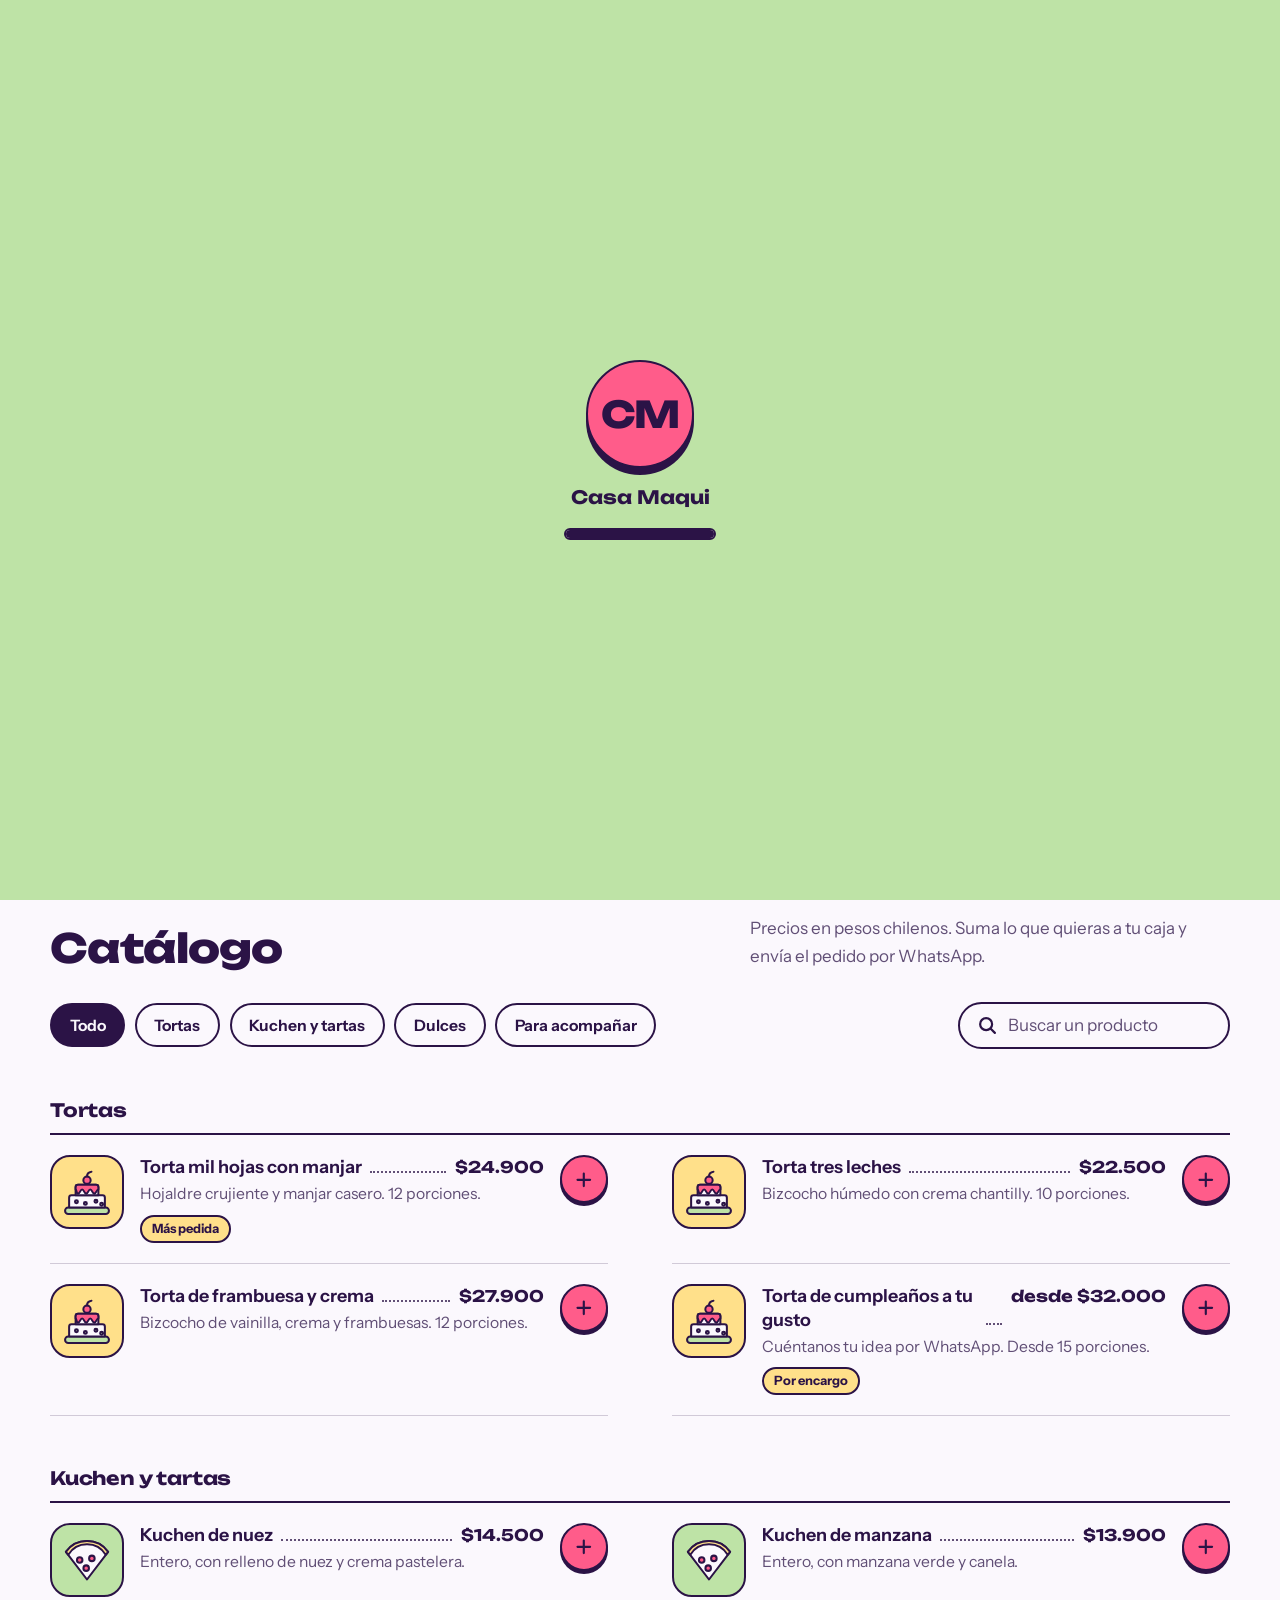
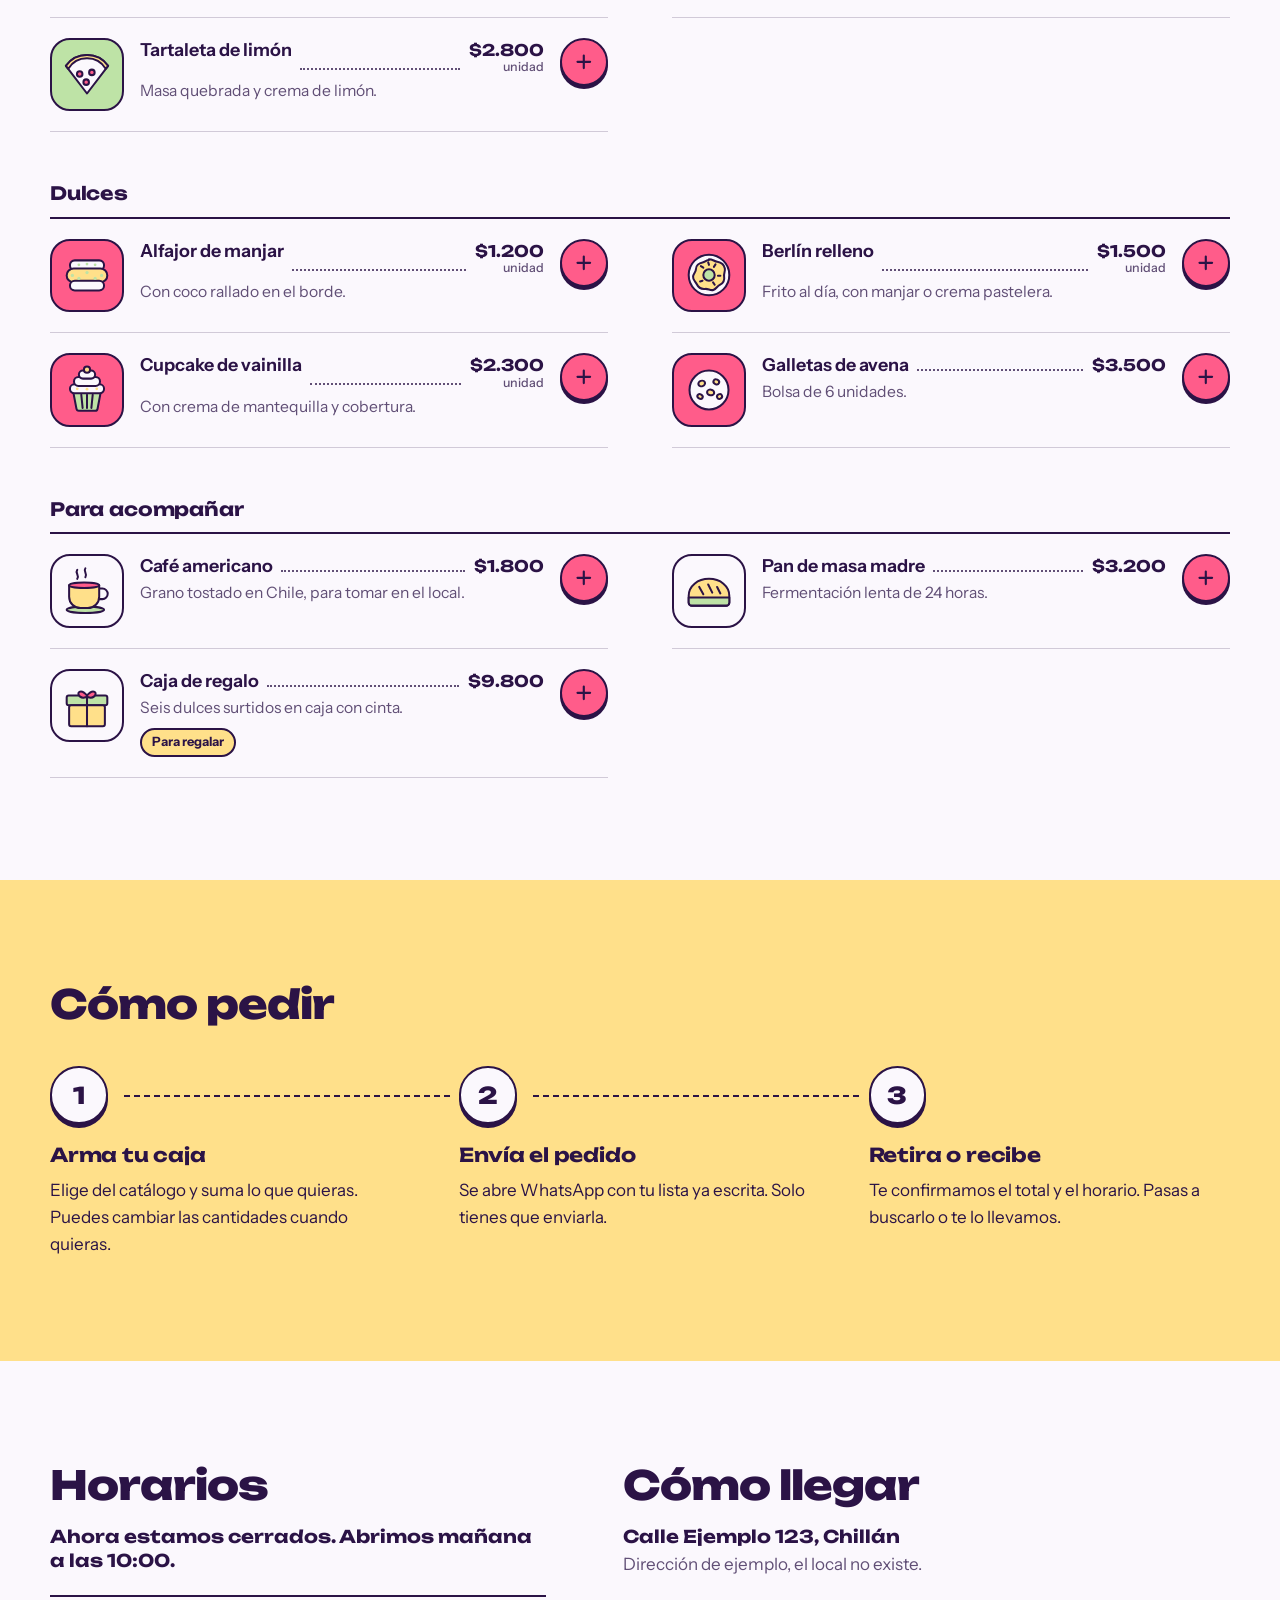
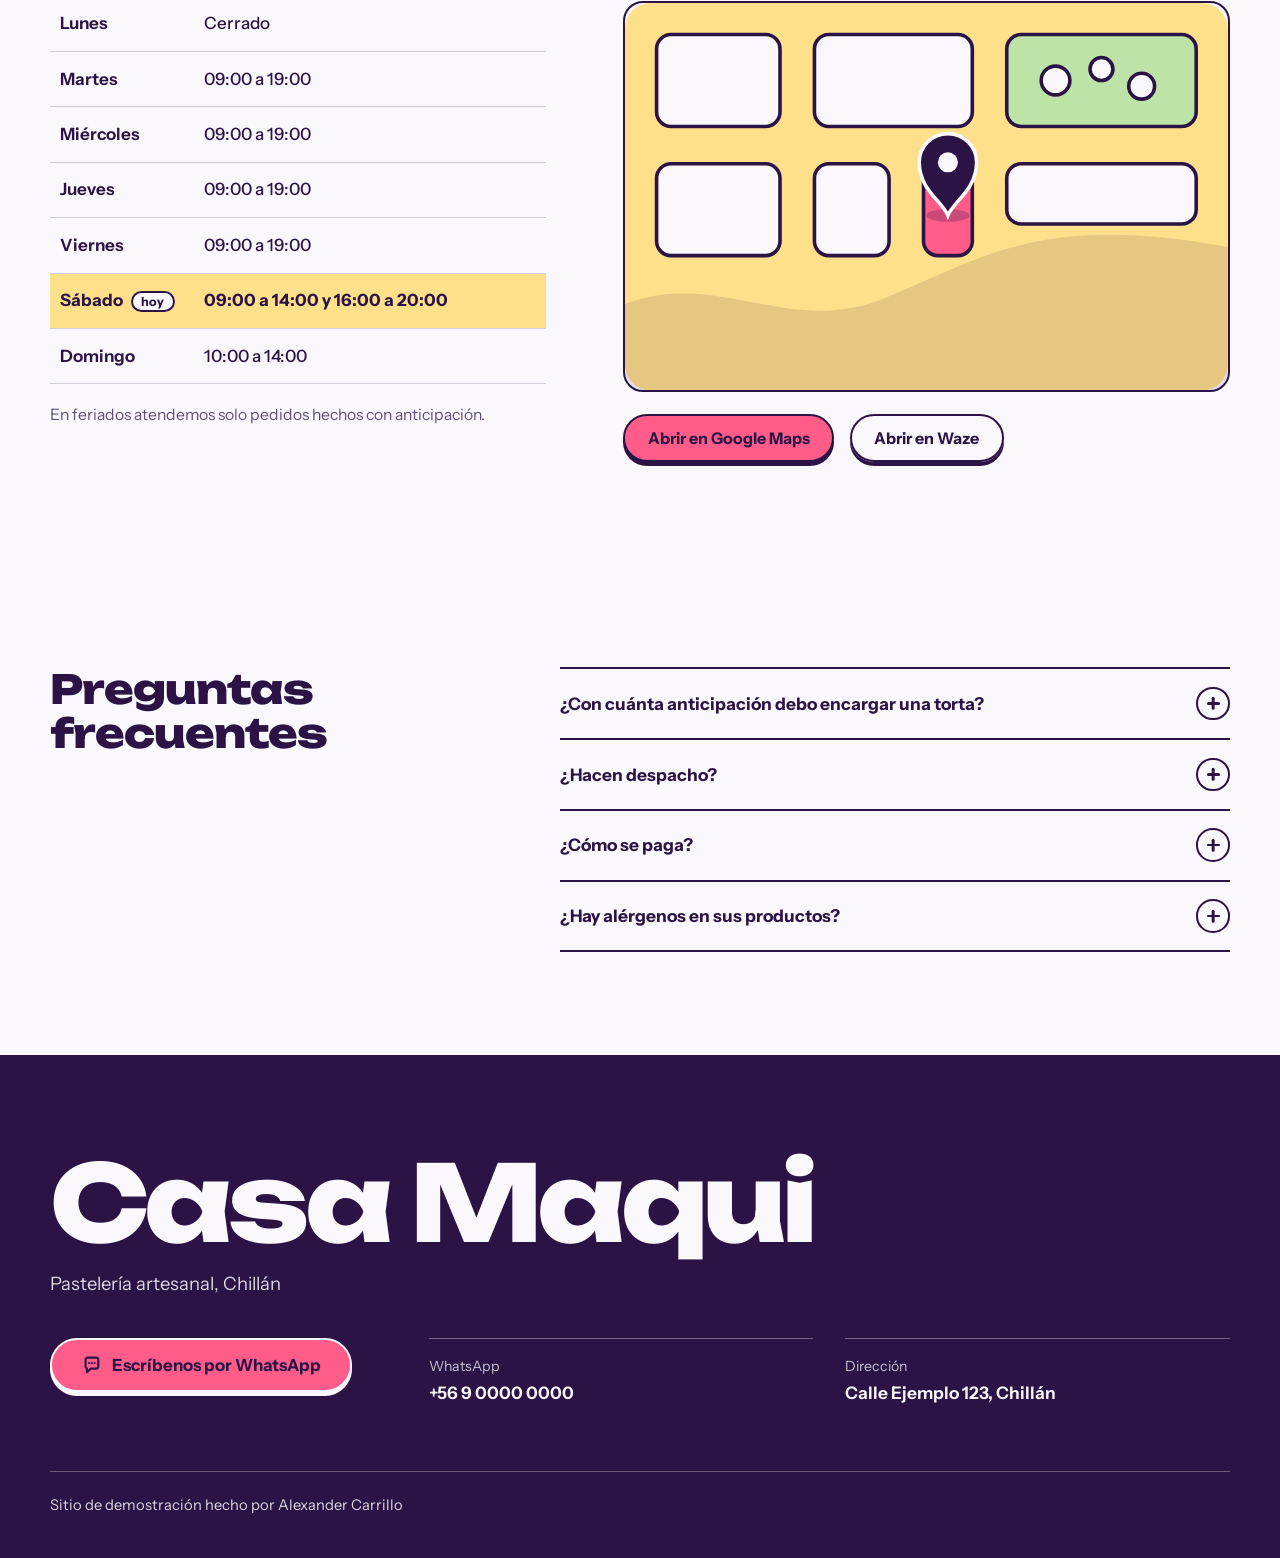
==== index.html @ bcb32bd2 "Add files via upload" ====
<!doctype html>
<html lang="es-CL">
<head>
<meta charset="utf-8">
<meta name="viewport" content="width=device-width, initial-scale=1, viewport-fit=cover">
<!-- Política de seguridad: la página solo ejecuta su propio código y no habla con ningún servidor externo.
     "trusted-types datos-estructurados" permite una sola excepción: escribir los datos para Google desde datos.js. -->
<meta http-equiv="Content-Security-Policy" content="default-src 'none'; script-src 'self'; style-src 'self'; img-src 'self' data:; font-src 'self'; connect-src 'none'; manifest-src 'none'; frame-src 'none'; worker-src 'none'; media-src 'none'; object-src 'none'; base-uri 'none'; form-action 'none'; require-trusted-types-for 'script'; trusted-types datos-estructurados; upgrade-insecure-requests">
<meta name="referrer" content="strict-origin-when-cross-origin">

<!-- Estas etiquetas las leen WhatsApp, Google y las redes ANTES de ejecutar cualquier programa,
     así que hay que cambiarlas a mano al publicar el sitio real (ver README, sección "Al publicar"). -->
<title>Casa Maqui, pastelería artesanal en Chillán</title>
<meta name="description" content="Kuchen, tortas y dulces hechos cada mañana en Chillán. Arma tu caja y envía el pedido por WhatsApp.">
<meta name="theme-color" content="#BEE3A6">
<meta property="og:type" content="website">
<meta property="og:locale" content="es_CL">
<meta property="og:title" content="Casa Maqui, pastelería artesanal en Chillán">
<meta property="og:description" content="Kuchen, tortas y dulces hechos cada mañana. Pide por WhatsApp.">
<meta property="og:image" content="assets/img/og.png">
<meta name="twitter:card" content="summary_large_image">
<link rel="icon" href="assets/img/favicon.svg" type="image/svg+xml">
<link rel="apple-touch-icon" href="assets/img/apple-touch-icon.png">
<link rel="stylesheet" href="assets/css/estilo.css">
<script src="assets/js/datos.js"></script>
<script src="assets/js/arranque.js"></script>
<script src="assets/js/main.js" defer></script>
</head>
<body>

<!-- Íconos. Los de producto se pintan con los colores del negocio; los de interfaz usan el color del texto. -->
<svg class="sprite" aria-hidden="true" focusable="false" xmlns="http://www.w3.org/2000/svg">
  <!-- Interfaz -->
  <symbol id="i-mas" viewBox="0 0 24 24"><path class="u" d="M12 5v14M5 12h14"/></symbol>
  <symbol id="i-menos" viewBox="0 0 24 24"><path class="u" d="M5 12h14"/></symbol>
  <symbol id="i-x" viewBox="0 0 24 24"><path class="u" d="M6 6l12 12M18 6 6 18"/></symbol>
  <symbol id="i-externo" viewBox="0 0 24 24"><path class="u" d="M14 4h6v6M20 4l-9 9M18 14v5a1 1 0 0 1-1 1H5a1 1 0 0 1-1-1V7a1 1 0 0 1 1-1h5"/></symbol>
  <symbol id="i-chat" viewBox="0 0 24 24"><path class="u" d="M5 6.5A2.5 2.5 0 0 1 7.5 4h9A2.5 2.5 0 0 1 19 6.5v7a2.5 2.5 0 0 1-2.5 2.5H11l-4.5 4v-4A2.5 2.5 0 0 1 5 13.5z"/><path class="u" d="M9 10h.01M12 10h.01M15 10h.01"/></symbol>
  <symbol id="i-buscar" viewBox="0 0 24 24"><circle class="u" cx="11" cy="11" r="6.5"/><path class="u" d="m16 16 4.5 4.5"/></symbol>
  <symbol id="i-pin" viewBox="0 0 24 24"><path class="u" d="M12 21s-6.5-5.6-6.5-11a6.5 6.5 0 0 1 13 0c0 5.4-6.5 11-6.5 11z"/><circle class="u" cx="12" cy="10" r="2.3"/></symbol>

  <!-- Productos (64 × 64). f1, f2 y f3 son los tres tonos; k es el contorno. -->
  <symbol id="i-torta" viewBox="0 0 64 64">
    <rect class="f3 k" x="5" y="51" width="54" height="8" rx="4"/>
    <path class="f1 k" d="M10 51V39a3 3 0 0 1 3-3h38a3 3 0 0 1 3 3v12z"/>
    <path class="f1 k" d="M18 36V26a3 3 0 0 1 3-3h22a3 3 0 0 1 3 3v10z"/>
    <path class="f2 k" d="M18 29v-3a3 3 0 0 1 3-3h22a3 3 0 0 1 3 3v3c-2.5 0-2.5 5-5 5s-2.5-5-5-5-2.5 5-5 5-2.5-5-5-5-2.5 5-5 5-1.5-5-3-5z"/>
    <circle class="f3 k" cx="19" cy="44" r="1.8"/><circle class="f3 k" cx="30" cy="46" r="1.8"/><circle class="f3 k" cx="43" cy="43.5" r="1.8"/><circle class="f3 k" cx="50" cy="47" r="1.8"/>
    <circle class="f2 k" cx="32" cy="17.5" r="4.5"/>
    <path class="n k" d="M32 13c0-3.5 2-5.5 5.5-6"/>
  </symbol>
  <symbol id="i-rebanada" viewBox="0 0 64 64">
    <path class="f1 k" d="M32 56 6 22a32 32 0 0 1 52 0z"/>
    <path class="f3 k" d="M6 22a32 32 0 0 1 52 0l-3 3.6a27 27 0 0 0-46 0z"/>
    <circle class="f2 k" cx="23" cy="32" r="3.4"/><circle class="f2 k" cx="38" cy="30" r="3.4"/><circle class="f2 k" cx="31" cy="42" r="3.4"/>
  </symbol>
  <symbol id="i-cupcake" viewBox="0 0 64 64">
    <path class="f3 k" d="M15 34h34l-4 21a3 3 0 0 1-3 2.5H22a3 3 0 0 1-3-2.5z"/>
    <path class="n k" d="M25 38l1.6 16M32 38v16M39 38l-1.6 16"/>
    <rect class="f1 k" x="11" y="25" width="42" height="11" rx="5.5"/>
    <rect class="f1 k" x="16" y="16" width="32" height="11" rx="5.5"/>
    <rect class="f1 k" x="22" y="8" width="20" height="10" rx="5"/>
    <circle class="f2 k" cx="32" cy="7" r="3.8"/>
    <circle class="f2" cx="20" cy="30.5" r="1.7"/><circle class="f2" cx="32" cy="31" r="1.7"/><circle class="f2" cx="44" cy="30.5" r="1.7"/>
  </symbol>
  <symbol id="i-galleta" viewBox="0 0 64 64">
    <circle class="f1 k" cx="32" cy="32" r="24"/>
    <ellipse class="f2 k" cx="23" cy="24" rx="4.2" ry="3.4" transform="rotate(-20 23 24)"/>
    <ellipse class="f2 k" cx="41" cy="22" rx="3.6" ry="3" transform="rotate(25 41 22)"/>
    <ellipse class="f2 k" cx="34" cy="35" rx="4.4" ry="3.5" transform="rotate(10 34 35)"/>
    <ellipse class="f2 k" cx="21" cy="40" rx="3.4" ry="2.8" transform="rotate(30 21 40)"/>
    <ellipse class="f2 k" cx="45" cy="40" rx="3.2" ry="2.8" transform="rotate(-25 45 40)"/>
  </symbol>
  <symbol id="i-pan" viewBox="0 0 64 64">
    <path class="f1 k" d="M7 38c0-12 11-21 25-21s25 9 25 21v8a4 4 0 0 1-4 4H11a4 4 0 0 1-4-4z"/>
    <path class="f3 k" d="M7 40v6a4 4 0 0 0 4 4h42a4 4 0 0 0 4-4v-6z"/>
    <path class="n k" d="M20 27l5 9M31 24l5 10M42 27l4 8"/>
  </symbol>
  <symbol id="i-berlin" viewBox="0 0 64 64">
    <circle class="f1 k" cx="32" cy="32" r="25"/>
    <path class="f2 k" d="M32 12.5c4.5 0 6.2 2.6 10.2 3.2 4.6.7 8.5 3.6 9.3 8.3.6 3.8-1.5 6-.9 9.6.8 4.7-1.2 8.5-5.3 10.5-3.4 1.7-4.2 5.1-8 6.3-3.6 1.1-6.2-1.7-10-1.3-4.4.5-8.4-1.7-10.3-5.7-1.7-3.6-5-5.2-4.6-9.4.4-3.6 3.5-5.5 3.5-9.1 0-4.4 3.6-7.7 8.1-8.4 3.2-.5 5-3 8-3z"/>
    <circle class="f3 k" cx="32" cy="32" r="7"/>
    <path class="n k" d="M22 21l3 2M40 19l-2 3M46 33h-3M39 44l-2-3M21 40l3-1M31 16.5l1 3"/>
  </symbol>
  <symbol id="i-alfajor" viewBox="0 0 64 64">
    <rect class="f1 k" x="11" y="14" width="42" height="12" rx="6"/>
    <rect class="f2 k" x="7" y="24" width="50" height="17" rx="8.5"/>
    <rect class="f1 k" x="11" y="39" width="42" height="12" rx="6"/>
    <circle class="f3" cx="22" cy="19.5" r="1.7"/><circle class="f3" cx="32" cy="18.5" r="1.7"/><circle class="f3" cx="42" cy="19.5" r="1.7"/>
    <circle class="f3" cx="14" cy="32.5" r="2"/><circle class="f3" cx="22" cy="36" r="2"/><circle class="f3" cx="32" cy="29" r="2"/><circle class="f3" cx="42" cy="36" r="2"/><circle class="f3" cx="50" cy="32.5" r="2"/>
  </symbol>
  <symbol id="i-taza" viewBox="0 0 64 64">
    <path class="n k" d="M20 6c-3 4 3 6 0 11M30 4c-3 4 3 6 0 11"/>
    <ellipse class="f3 k" cx="30" cy="55" rx="23" ry="4"/>
    <path class="n k" d="M47 29h4a6.5 6.5 0 0 1 0 13h-5"/>
    <path class="f1 k" d="M10 25h37v14a14 14 0 0 1-14 14h-9a14 14 0 0 1-14-14z"/>
    <ellipse class="f2 k" cx="28.5" cy="25" rx="18.5" ry="3.4"/>
  </symbol>
  <symbol id="i-caja" viewBox="0 0 64 64">
    <rect class="f3 k" x="7" y="19" width="50" height="12" rx="2.5"/>
    <rect class="f1 k" x="10" y="31" width="44" height="26" rx="2.5"/>
    <path class="n k" d="M32 19v38"/>
    <path class="f2 k" d="M32 19c-8-9-14-3-8.5 1.5 3 2.4 8.5 1 8.5-1.5zM32 19c8-9 14-3 8.5 1.5-3 2.4-8.5 1-8.5-1.5z"/>
  </symbol>
  <symbol id="i-bolsa" viewBox="0 0 64 64">
    <path class="n k" d="M22 27v-9a10 10 0 0 1 20 0v9"/>
    <path class="f1 k" d="M11 24h42l3 32a3 3 0 0 1-3 3H11a3 3 0 0 1-3-3z"/>
    <circle class="f2 k" cx="32" cy="40" r="7"/>
  </symbol>
  <symbol id="i-tijera" viewBox="0 0 64 64">
    <circle class="f2 k" cx="17" cy="48" r="8"/><circle class="f2 k" cx="47" cy="48" r="8"/>
    <path class="f1 k" d="M20 42 44 7l5 3.5-23 35z"/>
    <path class="f1 k" d="M44 42 20 7l-5 3.5 23 35z"/>
    <circle class="f3 k" cx="32" cy="26" r="2.6"/>
  </symbol>
  <symbol id="i-llave" viewBox="0 0 64 64">
    <g transform="rotate(-45 32 32)">
      <rect class="f1 k" x="26" y="22" width="12" height="38" rx="6"/>
      <circle class="f1 k" cx="32" cy="17" r="12.5"/>
      <rect class="f3 k" x="28" y="2" width="8" height="13" rx="1.5"/>
    </g>
  </symbol>
  <symbol id="i-martillo" viewBox="0 0 64 64">
    <g transform="rotate(35 32 32)">
      <rect class="f3 k" x="27.5" y="20" width="9" height="40" rx="3"/>
      <rect class="f1 k" x="13" y="8" width="38" height="16" rx="3"/>
      <path class="f2 k" d="M13 11H7l-2 5 2 5h6z"/>
    </g>
  </symbol>
  <symbol id="i-engranaje" viewBox="0 0 64 64">
    <rect class="f1 k" x="27" y="6" width="10" height="52" rx="3"/>
    <rect class="f1 k" x="27" y="6" width="10" height="52" rx="3" transform="rotate(45 32 32)"/>
    <rect class="f1 k" x="27" y="6" width="10" height="52" rx="3" transform="rotate(90 32 32)"/>
    <rect class="f1 k" x="27" y="6" width="10" height="52" rx="3" transform="rotate(135 32 32)"/>
    <circle class="f1 k" cx="32" cy="32" r="18"/>
    <circle class="f3 k" cx="32" cy="32" r="7"/>
  </symbol>
  <symbol id="i-estrella" viewBox="0 0 64 64">
    <path class="f2 k" d="m32 6 7.6 16.4 17.9 2.1-13.3 12.2 3.7 17.7L32 45.6 16.1 54.4l3.7-17.7L6.5 24.5l17.9-2.1z"/>
    <circle class="f3 k" cx="32" cy="32" r="4"/>
  </symbol>
  <symbol id="i-etiqueta" viewBox="0 0 64 64">
    <path class="f1 k" d="M10 8h21l26 26-21 21a2.5 2.5 0 0 1-3.5 0L10 29z"/>
    <circle class="f3 k" cx="21" cy="19" r="3.5"/>
    <path class="n k" d="M21 19C14 10 18 4 26 4"/>
  </symbol>
</svg>

<a class="saltar" href="#principal">Saltar al contenido</a>

<!-- Avisos para quien edita el sitio: solo aparecen al abrirlo en el computador, nunca en internet -->
<aside class="avisos" id="avisos" hidden aria-label="Avisos para quien edita el sitio">
  <p class="avisos__titulo">Avisos para ti, que editas el sitio (los visitantes no ven esto)</p>
  <ul id="avisos-lista"></ul>
</aside>

<p class="franja-demo" id="franja-demo" hidden>Sitio de demostración, con datos inventados.</p>

<!-- Pantalla de carga -->
<div class="cargador" id="cargador" aria-hidden="true">
  <div class="cargador__sello"><span data-campo="siglas"></span></div>
  <p class="cargador__nombre" data-campo="nombre"></p>
  <span class="cargador__barra"></span>
</div>

<header class="cabecera" id="cabecera">
  <div class="cabecera__fila envoltura">
    <a class="marca" href="#inicio" aria-label="Ir al inicio">
      <span class="marca__sello" aria-hidden="true" data-campo="siglas"></span>
      <span class="marca__texto">
        <span class="marca__nombre" data-campo="nombre"></span>
        <span class="marca__rubro" data-campo="rubro"></span>
      </span>
    </a>
    <nav class="menu" id="menu" aria-label="Principal">
      <a href="#catalogo">Catálogo</a>
      <a href="#pedir">Cómo pedir</a>
      <a href="#horarios">Horarios</a>
      <a href="#ubicacion">Cómo llegar</a>
      <a href="#preguntas">Preguntas</a>
    </nav>
    <a class="estado-mini" id="estado-mini" href="#horarios" data-abierto="false" aria-hidden="true" tabindex="-1">Revisando</a>
    <button class="hamburguesa" id="hamburguesa" type="button" aria-expanded="false" aria-controls="menu" aria-label="Abrir el menú">
      <span></span><span></span>
    </button>
  </div>
  <!-- Letrero de la puerta: cambia solo según el horario real -->
  <a class="letrero" id="letrero" href="#horarios" data-abierto="false" role="status">
    <span class="letrero__cuerdas" aria-hidden="true"></span>
    <span class="letrero__placa">
      <strong class="letrero__estado" id="letrero-estado">Revisando</strong>
      <span class="letrero__detalle" id="letrero-detalle">el horario</span>
    </span>
  </a>
</header>

<main id="principal">

  <!-- Portada -->
  <section class="portada" id="inicio" aria-labelledby="titular">
    <div class="envoltura portada__grilla">
      <div class="portada__texto">
        <h1 class="portada__titular" id="titular" data-campo="titular"></h1>
        <p class="portada__bajada" data-campo="bajada"></p>
        <div class="portada__acciones">
          <a class="boton boton--acento" data-whatsapp="consulta" target="_blank" rel="noopener noreferrer" hidden>
            <svg class="u-ico" aria-hidden="true"><use href="#i-chat"/></svg><span>Pedir por WhatsApp</span><span class="solo-lector">(se abre en otra pestaña)</span>
          </a>
          <a class="boton boton--contorno" href="#catalogo">Ver el catálogo</a>
        </div>
      </div>
      <div class="portada__arte" id="portada-arte" aria-hidden="true">
        <span class="disco disco--a"><svg class="ico"><use href="#i-torta"/></svg></span>
        <span class="disco disco--b"><svg class="ico"><use href="#i-rebanada"/></svg></span>
        <span class="disco disco--c"><svg class="ico"><use href="#i-cupcake"/></svg></span>
      </div>
    </div>
    <ul class="envoltura puntos" id="puntos"></ul>
  </section>

  <!-- Catálogo -->
  <section class="bloque catalogo" id="catalogo" aria-labelledby="t-catalogo">
    <div class="envoltura">
      <div class="catalogo__cabeza">
        <h2 class="titulo" id="t-catalogo">Catálogo</h2>
        <p class="catalogo__nota" data-campo="notaCatalogo"></p>
      </div>
      <div class="herramientas" id="herramientas">
        <div class="filtros" id="filtros" role="group" aria-label="Filtrar por categoría"></div>
        <label class="buscador" id="buscador" hidden>
          <span class="solo-lector">Buscar en el catálogo</span>
          <svg class="u-ico" aria-hidden="true"><use href="#i-buscar"/></svg>
          <input id="buscar" type="search" placeholder="Buscar un producto" maxlength="40" autocomplete="off" spellcheck="false">
        </label>
      </div>
      <p class="solo-lector" id="conteo" role="status"></p>
      <div id="lista"></div>
      <div class="vacio" id="vacio" hidden>
        <p>No encontramos productos con esa búsqueda. Prueba con otra palabra o pregúntanos por WhatsApp.</p>
        <a class="boton boton--contorno" data-whatsapp="consulta" target="_blank" rel="noopener noreferrer" hidden>Preguntar por WhatsApp<span class="solo-lector"> (se abre en otra pestaña)</span></a>
      </div>
    </div>
  </section>

  <!-- Cómo pedir -->
  <section class="bloque pedir" id="pedir" aria-labelledby="t-pedir">
    <div class="envoltura">
      <h2 class="titulo" id="t-pedir">Cómo pedir</h2>
      <ol class="pasos" id="pasos"></ol>
    </div>
  </section>

  <!-- Horarios y ubicación -->
  <section class="bloque donde" id="horarios" aria-labelledby="t-horarios">
    <div class="envoltura donde__grilla">
      <div class="horarios">
        <h2 class="titulo" id="t-horarios">Horarios</h2>
        <p class="horarios__estado" id="horarios-estado"></p>
        <table class="tabla-horario">
          <caption class="solo-lector">Horario de atención</caption>
          <tbody id="tabla-horario"></tbody>
        </table>
        <p class="horarios__nota" data-campo="notaHorario"></p>
      </div>
      <div class="ubicacion" id="ubicacion" tabindex="-1">
        <h2 class="titulo" id="t-ubicacion">Cómo llegar</h2>
        <address class="ubicacion__direccion">
          <span class="ubicacion__linea" data-campo="direccion"></span>
          <span class="ubicacion__ref" data-campo="referencia"></span>
        </address>
        <svg class="mapa" viewBox="0 0 420 270" role="img" aria-label="Dibujo esquemático de la zona; usa los botones de abajo para abrir el mapa real">
          <rect class="mp-fondo" width="420" height="270" rx="18"/>
          <path class="mp-rio" d="M-10 214c70-34 120 20 190-8s110-62 250-34v114H-10z"/>
          <rect class="mp-manzana" x="22" y="22" width="86" height="64" rx="10"/>
          <rect class="mp-manzana" x="132" y="22" width="110" height="64" rx="10"/>
          <rect class="mp-plaza" x="266" y="22" width="132" height="64" rx="10"/>
          <circle class="mp-arbol" cx="300" cy="54" r="10"/><circle class="mp-arbol" cx="332" cy="46" r="8"/><circle class="mp-arbol" cx="360" cy="58" r="9"/>
          <rect class="mp-manzana" x="22" y="112" width="86" height="64" rx="10"/>
          <rect class="mp-manzana" x="132" y="112" width="52" height="64" rx="10"/>
          <rect class="mp-manzana mp-local" x="208" y="112" width="34" height="64" rx="10"/>
          <rect class="mp-manzana" x="266" y="112" width="132" height="42" rx="10"/>
          <g class="mp-pin" transform="translate(225 108)">
            <ellipse class="mp-sombra" cx="0" cy="40" rx="15" ry="4.5"/>
            <path class="mp-gota" d="M0 40C-4 30-20 22-20 3a20 20 0 0 1 40 0c0 19-16 27-20 37z"/>
            <circle class="mp-ojo" cx="0" cy="3" r="7"/>
          </g>
        </svg>
        <div class="ubicacion__acciones">
          <a class="boton boton--acento" id="mapa-google" target="_blank" rel="noopener noreferrer" hidden>Abrir en Google Maps<span class="solo-lector"> (se abre en otra pestaña)</span></a>
          <a class="boton boton--contorno" id="mapa-waze" target="_blank" rel="noopener noreferrer" hidden>Abrir en Waze<span class="solo-lector"> (se abre en otra pestaña)</span></a>
        </div>
      </div>
    </div>
  </section>

  <!-- Preguntas -->
  <section class="bloque preguntas" id="preguntas" aria-labelledby="t-preguntas">
    <div class="envoltura preguntas__grilla">
      <h2 class="titulo" id="t-preguntas">Preguntas frecuentes</h2>
      <div class="preguntas__lista" id="preguntas-lista"></div>
    </div>
  </section>
</main>

<footer class="pie" id="contacto">
  <div class="envoltura">
    <p class="pie__nombre" data-campo="nombre"></p>
    <p class="pie__rubro"><span data-campo="rubro"></span>, <span data-campo="ciudad"></span></p>
    <div class="pie__fila">
      <a class="boton boton--acento boton--grande" data-whatsapp="consulta" target="_blank" rel="noopener noreferrer" hidden>
        <svg class="u-ico" aria-hidden="true"><use href="#i-chat"/></svg><span>Escríbenos por WhatsApp</span><span class="solo-lector">(se abre en otra pestaña)</span>
      </a>
      <ul class="contactos" id="contactos"></ul>
    </div>
    <p class="pie__creditos" id="creditos"></p>
  </div>
</footer>

<!-- Acceso rápido a WhatsApp y resumen de la caja -->
<a class="flotante" id="flotante" data-whatsapp="consulta" target="_blank" rel="noopener noreferrer" aria-label="Escríbenos por WhatsApp (se abre en otra pestaña)" hidden>
  <svg class="u-ico" aria-hidden="true"><use href="#i-chat"/></svg><span>WhatsApp</span><span class="solo-lector">(se abre en otra pestaña)</span>
</a>
<button class="barra-caja" id="barra-caja" type="button" hidden aria-haspopup="dialog">
  <svg class="ico barra-caja__ico" aria-hidden="true"><use href="#i-caja"/></svg>
  <span class="barra-caja__texto"><span class="barra-caja__cant" id="barra-cant"></span><span class="barra-caja__total" id="barra-total"></span></span>
  <span class="barra-caja__accion">Ver mi caja</span>
</button>

<!-- Caja (el pedido) -->
<dialog class="caja" id="caja" aria-labelledby="caja-titulo">
  <div class="caja__marco">
    <div class="caja__cabeza">
      <h2 id="caja-titulo">Tu caja</h2>
      <button class="caja__cerrar" id="caja-cerrar" type="button" aria-label="Cerrar la caja"><svg class="u-ico" aria-hidden="true"><use href="#i-x"/></svg></button>
    </div>
    <div class="caja__cuerpo">
      <ul class="caja__lista" id="caja-lista"></ul>
      <p class="caja__vacia" id="caja-vacia">Tu caja está vacía. Suma productos desde el catálogo.</p>
      <div class="caja__datos" id="caja-datos">
        <label class="campo"><span>Tu nombre</span><input id="c-nombre" type="text" maxlength="40" autocomplete="given-name"></label>
        <label class="campo"><span>¿Para cuándo lo necesitas?</span><input id="c-cuando" type="text" maxlength="60" placeholder="Por ejemplo: sábado a las 15:00"></label>
        <fieldset class="campo campo--opciones" id="c-entrega"><legend>Entrega</legend></fieldset>
      </div>
    </div>
    <div class="caja__pie">
      <p class="caja__total"><span>Total</span><strong id="caja-total"></strong></p>
      <p class="caja__nota" id="caja-nota"></p>
      <a class="boton boton--acento boton--grande" id="caja-enviar" target="_blank" rel="noopener noreferrer"><svg class="u-ico" aria-hidden="true"><use href="#i-chat"/></svg><span>Enviar pedido por WhatsApp</span><span class="solo-lector">(se abre en otra pestaña)</span></a>
      <button class="enlace-btn" id="caja-vaciar" type="button">Vaciar la caja</button>
    </div>
  </div>
</dialog>

<noscript>
  <p class="sin-js">Este sitio necesita JavaScript para mostrar el catálogo y el horario. Actívalo en tu navegador o escríbenos por WhatsApp.</p>
</noscript>

<!-- Moldes de los elementos que se repiten -->
<template id="t-filtro"><button class="filtro" type="button" aria-pressed="false"></button></template>
<template id="t-grupo">
  <section class="grupo"><h3 class="grupo__titulo"></h3><ul class="carta"></ul></section>
</template>
<template id="t-producto">
  <li class="plato">
    <div class="plato__imagen"><svg class="ico" aria-hidden="true"><use href="#i-etiqueta"/></svg></div>
    <div class="plato__cuerpo">
      <div class="plato__linea">
        <h4 class="plato__nombre"></h4>
        <span class="plato__guia" aria-hidden="true"></span>
        <p class="plato__precio"></p>
      </div>
      <p class="plato__desc"></p>
      <p class="plato__etiqueta" hidden></p>
    </div>
    <div class="cantidad" data-vacio="true">
      <button class="cantidad__menos" type="button"><svg class="u-ico" aria-hidden="true"><use href="#i-menos"/></svg></button>
      <output class="cantidad__valor">0</output>
      <button class="cantidad__mas" type="button"><svg class="u-ico" aria-hidden="true"><use href="#i-mas"/></svg></button>
    </div>
  </li>
</template>
<template id="t-linea">
  <li class="linea">
    <div class="linea__info"><p class="linea__nombre"></p><p class="linea__precio"></p></div>
    <div class="cantidad" data-vacio="false">
      <button class="cantidad__menos" type="button"><svg class="u-ico" aria-hidden="true"><use href="#i-menos"/></svg></button>
      <output class="cantidad__valor">1</output>
      <button class="cantidad__mas" type="button"><svg class="u-ico" aria-hidden="true"><use href="#i-mas"/></svg></button>
    </div>
  </li>
</template>
<template id="t-punto"><li class="punto"><strong class="punto__titulo"></strong><span class="punto__texto"></span></li></template>
<template id="t-paso"><li class="paso"><h3 class="paso__titulo"></h3><p class="paso__texto"></p></li></template>
<template id="t-dia"><tr><th scope="row"></th><td></td></tr></template>
<template id="t-pregunta">
  <details class="pregunta"><summary><span class="pregunta__texto"></span><span class="pregunta__signo" aria-hidden="true"></span></summary><p class="pregunta__respuesta"></p></details>
</template>
<template id="t-contacto"><li><a class="contacto"><span class="contacto__rotulo"></span><span class="contacto__valor"></span></a></li></template>
<template id="t-opcion"><label class="opcion"><input type="radio" name="entrega"><span></span></label></template>

</body>
</html>
---- assets/css/estilo.css ----
/* ==========================================================================
   Sitio modelo para negocios locales
   Los colores salen de assets/js/datos.js (los aplica arranque.js).
   Los valores de abajo son solo el respaldo por si ese archivo falla.
   ========================================================================== */

@font-face { font-family: "Unbounded"; src: url("../fonts/unbounded-latin.woff2") format("woff2"); font-weight: 200 900; font-style: normal; font-display: swap; }
@font-face { font-family: "Instrument Sans"; src: url("../fonts/instrument-sans-latin.woff2") format("woff2"); font-weight: 400 700; font-style: normal; font-display: swap; }

:root {
  --fondo: #FBF8FD;
  --tinta: #2B1346;
  --principal: #BEE3A6;
  --acento: #FF5C8A;
  --suave: #FFE08A;
  --sobre-principal: #2B1346;
  --sobre-acento: #2B1346;
  --sobre-suave: #2B1346;
  --sobre-tinta: #FBF8FD;
  --tinta-2: #5E4C70;
  --linea: #D9D0E1;

  --f-titular: "Unbounded", "Arial Black", system-ui, sans-serif;
  --f-texto: "Instrument Sans", system-ui, -apple-system, "Segoe UI", Roboto, sans-serif;

  --ancho: 1180px;
  --gutter: clamp(1rem, 4.5vw, 2rem);
  --borde: 2.5px;
  --alto-cabecera: 4.25rem;
}

*, *::before, *::after { box-sizing: border-box; }
html { -webkit-text-size-adjust: 100%; scroll-behavior: smooth; scroll-padding-top: 5.5rem; }
body {
  margin: 0; background: var(--fondo); color: var(--tinta);
  font-family: var(--f-texto); font-size: 1.0625rem; line-height: 1.6;
  -webkit-font-smoothing: antialiased; text-rendering: optimizeLegibility;
}
[hidden] { display: none !important; }
img, svg { max-width: 100%; }
h1, h2, h3, h4, p, ul, ol, figure, dl { margin: 0; }
ul, ol { padding: 0; }
a { color: inherit; }
button, input { font: inherit; color: inherit; }
button { cursor: pointer; }

.envoltura { width: min(100% - 2 * var(--gutter), var(--ancho)); margin-inline: auto; }
.solo-lector { position: absolute; width: 1px; height: 1px; margin: -1px; padding: 0; overflow: hidden; clip: rect(0 0 0 0); white-space: nowrap; border: 0; }
.sprite { position: absolute; width: 0; height: 0; overflow: hidden; }

/* Íconos de producto: tres tonos y contorno */
.f1 { fill: var(--ic1, #fff); }
.f2 { fill: var(--ic2, #ffd); }
.f3 { fill: var(--ic3, #eee); }
.k { stroke: var(--tinta); stroke-width: 2.5; stroke-linejoin: round; stroke-linecap: round; }
.n { fill: none; }
.s2 { fill: none; stroke: var(--ic2); stroke-width: 6; stroke-linecap: round; }
.u { fill: none; stroke: currentColor; stroke-width: 2.4; stroke-linecap: round; stroke-linejoin: round; }
.ico { display: block; width: 100%; height: 100%; overflow: visible; }
.u-ico { display: inline-block; flex: none; width: 1.3em; height: 1.3em; }

:focus-visible { outline: 3px solid var(--tinta); outline-offset: 4px; border-radius: 6px; }
.pie :focus-visible, .barra-caja:focus-visible, .franja-demo :focus-visible { outline-color: var(--sobre-tinta); }

.saltar { position: absolute; left: 1rem; top: -4rem; z-index: 200; padding: .7rem 1rem; background: var(--tinta); color: var(--sobre-tinta); border-radius: 10px; }
.saltar:focus { top: 1rem; }

/* ---------- Avisos para quien edita ---------- */
.avisos { position: relative; z-index: 60; padding: 1rem var(--gutter); background: #FFF4CE; color: #3A2A00; border-bottom: 3px solid #C79500; font-size: .95rem; }
.avisos__titulo { font-weight: 700; margin-bottom: .4rem; }
.avisos ul { margin: 0; padding-left: 1.2rem; }
.franja-demo { padding: .45rem var(--gutter); background: var(--tinta); color: var(--sobre-tinta); text-align: center; font-size: .88rem; }

/* ---------- Pantalla de carga ---------- */
.cargador {
  position: fixed; inset: 0; z-index: 100; display: grid; place-content: center; justify-items: center; gap: 1.2rem;
  background: var(--principal); color: var(--sobre-principal);
  transition: transform .85s cubic-bezier(.77, 0, .18, 1), visibility 0s .85s;
}
.cargador__sello {
  display: grid; place-items: center; width: 6.75rem; height: 6.75rem; border-radius: 50%;
  border: var(--borde) solid var(--tinta); background: var(--acento); color: var(--sobre-acento);
  font: 800 2.3rem/1 var(--f-titular); letter-spacing: -.04em; box-shadow: 0 7px 0 var(--tinta);
  animation: sello .8s cubic-bezier(.2, 1.5, .4, 1) both;
}
.cargador__nombre { font: 700 1.15rem/1.2 var(--f-titular); text-align: center; padding-inline: 1rem; animation: sube .7s .25s cubic-bezier(.2, .7, .2, 1) both; }
.cargador__barra { position: relative; width: 9.5rem; height: 12px; border: 2px solid var(--tinta); border-radius: 99px; overflow: hidden; background: var(--fondo); }
.cargador__barra::after { content: ""; position: absolute; inset: 0; background: var(--tinta); transform-origin: left; animation: llena 1.1s .2s cubic-bezier(.5, 0, .2, 1) both; }
.js:not(.cargado) { overflow: hidden; }
.cargado .cargador { transform: translateY(-100%); visibility: hidden; }
html:not(.js) .cargador, .sin-carga .cargador, .sin-movimiento .cargador { display: none; }

@keyframes sello { from { transform: scale(.4) rotate(-14deg); opacity: 0; } to { transform: none; opacity: 1; } }
@keyframes llena { from { transform: scaleX(0); } to { transform: scaleX(1); } }
@keyframes sube { from { opacity: 0; transform: translateY(26px); } to { opacity: 1; transform: none; } }
@keyframes pop { from { opacity: 0; transform: scale(.55) rotate(calc(var(--giro) - 14deg)); } to { opacity: 1; transform: rotate(var(--giro)); } }
@keyframes columpio {
  0% { transform: rotate(16deg); } 18% { transform: rotate(-11deg); } 38% { transform: rotate(7deg); }
  58% { transform: rotate(-4deg); } 78% { transform: rotate(2deg); } 100% { transform: rotate(0); }
}

/* ---------- Cabecera ---------- */
.cabecera { position: sticky; top: 0; z-index: 40; background: var(--fondo); border-bottom: var(--borde) solid var(--tinta); }
.cabecera__fila { display: flex; align-items: center; gap: 1.5rem; min-height: var(--alto-cabecera); }
.marca { display: inline-flex; align-items: center; gap: .75rem; text-decoration: none; margin-right: auto; min-width: 0; }
.marca__sello {
  display: grid; place-items: center; flex: none; width: 2.7rem; height: 2.7rem; border-radius: 50%;
  border: var(--borde) solid var(--tinta); background: var(--acento); color: var(--sobre-acento);
  font: 800 .95rem/1 var(--f-titular); letter-spacing: -.03em;
}
.marca__texto { display: grid; min-width: 0; line-height: 1.15; }
.marca__nombre { font: 800 1.02rem/1.15 var(--f-titular); letter-spacing: -.01em; overflow-wrap: anywhere; }
.marca__rubro { font-size: .85rem; color: var(--tinta-2); }
.menu { display: flex; align-items: center; gap: 1.6rem; }
.menu a { text-decoration: none; font-weight: 600; padding: .4rem 0; background: linear-gradient(var(--acento), var(--acento)) 0 100% / 0 3px no-repeat; transition: background-size .2s; }
.menu a:hover, .menu a[aria-current="true"] { background-size: 100% 3px; }
.estado-mini {
  display: none; align-items: center; gap: .45rem; padding: .3rem .8rem; border: 2px solid var(--tinta); border-radius: 99px;
  background: var(--suave); color: var(--sobre-suave); font-weight: 700; font-size: .88rem; text-decoration: none; white-space: nowrap;
}
.estado-mini::before { content: ""; width: .6rem; height: .6rem; border-radius: 50%; background: var(--tinta); }
.estado-mini[data-abierto="false"] { background: var(--fondo); color: var(--tinta); }
.estado-mini[data-abierto="false"]::before { background: transparent; border: 2px solid var(--tinta); }
.cabecera--fija .estado-mini { display: inline-flex; }

.hamburguesa { display: none; width: 2.9rem; height: 2.9rem; padding: 0; border: var(--borde) solid var(--tinta); border-radius: 50%; background: var(--fondo); position: relative; }
.hamburguesa span { position: absolute; left: 50%; width: 1.1rem; height: 2.5px; margin-left: -.55rem; background: var(--tinta); border-radius: 2px; transition: transform .2s, top .2s; }
.hamburguesa span:first-child { top: calc(50% - 4px); }
.hamburguesa span:last-child { top: calc(50% + 2px); }
.hamburguesa[aria-expanded="true"] span:first-child { top: calc(50% - 1px); transform: rotate(45deg); }
.hamburguesa[aria-expanded="true"] span:last-child { top: calc(50% - 1px); transform: rotate(-45deg); }

/* Letrero de la puerta */
.letrero {
  position: absolute; top: 100%; right: max(var(--gutter), calc((100% - var(--ancho)) / 2)); z-index: 1;
  display: block; width: 9.6rem; margin-top: -2px; text-align: center; text-decoration: none; transform-origin: 50% 0;
  transition: transform .5s cubic-bezier(.6, 0, .3, 1), opacity .3s;
}
.letrero__cuerdas { position: relative; display: block; height: 2.2rem; }
.letrero__cuerdas::before, .letrero__cuerdas::after {
  content: ""; position: absolute; top: 0; left: 50%; width: 2.5px; height: 4.4rem; background: var(--tinta); transform-origin: top center;
}
.letrero__cuerdas::before { transform: rotate(38deg); }
.letrero__cuerdas::after { transform: rotate(-38deg); }
.letrero__placa {
  position: relative; display: block; padding: .6rem .7rem .7rem; border: var(--borde) solid var(--tinta); border-radius: 14px;
  background: var(--suave); color: var(--sobre-suave); box-shadow: 0 5px 0 var(--tinta);
}
.letrero[data-abierto="false"] .letrero__placa { background: var(--fondo); color: var(--tinta); }
.letrero__estado { display: flex; align-items: center; justify-content: center; gap: .45rem; font: 800 1.08rem/1.1 var(--f-titular); }
.letrero__estado::before { content: ""; width: .62rem; height: .62rem; border-radius: 50%; background: var(--tinta); flex: none; }
.letrero[data-abierto="false"] .letrero__estado::before { background: transparent; border: 2px solid var(--tinta); }
.letrero__detalle { display: block; margin-top: .25rem; font-size: .8rem; line-height: 1.25; }
.cargado .letrero { animation: columpio 2.6s .7s cubic-bezier(.3, .6, .3, 1) backwards; }
.cabecera--fija .letrero { transform: translateY(-140%); opacity: 0; pointer-events: none; animation: none; }
.cabecera--abierta .letrero { opacity: 0; visibility: hidden; }

/* ---------- Botones ---------- */
.boton {
  display: inline-flex; align-items: center; justify-content: center; gap: .6rem; min-height: 3rem; padding: .7rem 1.4rem;
  border: var(--borde) solid var(--tinta); border-radius: 99px; background: var(--fondo); color: var(--tinta);
  font: 700 1rem/1.15 var(--f-texto); text-decoration: none; text-align: center;
  box-shadow: 0 4px 0 var(--tinta); transition: transform .12s, box-shadow .12s;
}
.boton:hover { transform: translateY(-2px); box-shadow: 0 6px 0 var(--tinta); }
.boton:active { transform: translateY(3px); box-shadow: 0 1px 0 var(--tinta); }
.boton--acento { background: var(--acento); color: var(--sobre-acento); }
.boton--contorno { background: transparent; }
.boton--grande { min-height: 3.4rem; padding-inline: 1.8rem; font-size: 1.05rem; }
.enlace-btn { padding: .6rem; border: 0; background: none; text-decoration: underline; text-underline-offset: 3px; font-weight: 600; color: var(--tinta-2); }

/* ---------- Portada ---------- */
.portada { position: relative; background: var(--principal); color: var(--sobre-principal); padding-top: clamp(5.5rem, 10vw, 8rem); overflow: clip; border-bottom: var(--borde) solid var(--tinta); }
.portada__grilla { display: grid; grid-template-columns: minmax(0, 1.25fr) minmax(0, .75fr); gap: clamp(2rem, 5vw, 4.5rem); align-items: center; }
.portada__titular {
  font: 800 clamp(2rem, 4.7vw, 3.9rem)/1.06 var(--f-titular); letter-spacing: -.03em; text-wrap: balance; overflow-wrap: break-word; hyphens: auto;
}
.portada__bajada { max-width: 33rem; margin-top: 1.4rem; font-size: clamp(1.08rem, 1.6vw, 1.25rem); line-height: 1.5; }
.portada__acciones { display: flex; flex-wrap: wrap; gap: 1rem; margin-top: 2rem; }
.portada__arte { position: relative; width: 100%; max-width: 30rem; aspect-ratio: 1; justify-self: end; }
.portada__foto { display: block; width: 100%; height: 100%; object-fit: cover; border: var(--borde) solid var(--tinta); border-radius: 28px; box-shadow: 0 8px 0 var(--tinta); }
.disco {
  position: absolute; display: grid; place-items: center; border: var(--borde) solid var(--tinta); border-radius: 50%;
  box-shadow: 0 7px 0 var(--tinta); transform: rotate(var(--giro, 0deg));
}
.disco .ico { width: 66%; height: 66%; }
.disco--a { --giro: -4deg; left: 10%; top: 14%; width: 76%; height: 76%; background: var(--acento); --ic1: var(--fondo); --ic2: var(--suave); --ic3: var(--principal); }
.disco--b { --giro: -9deg; left: 0; bottom: 0; width: 38%; height: 38%; background: var(--suave); --ic1: var(--fondo); --ic2: var(--acento); --ic3: var(--principal); }
.disco--c { --giro: 11deg; right: 0; top: 0; width: 33%; height: 33%; background: var(--fondo); --ic1: var(--suave); --ic2: var(--acento); --ic3: var(--principal); }

.js:not(.sin-movimiento) .portada__titular, .js:not(.sin-movimiento) .portada__bajada, .js:not(.sin-movimiento) .portada__acciones,
.js:not(.sin-movimiento) .disco, .js:not(.sin-movimiento) .portada__foto, .js:not(.sin-movimiento) .puntos { opacity: 0; }
.cargado .portada__titular { animation: sube .85s .1s cubic-bezier(.2, .7, .2, 1) both; }
.cargado .portada__bajada { animation: sube .85s .25s cubic-bezier(.2, .7, .2, 1) both; }
.cargado .portada__acciones { animation: sube .85s .4s cubic-bezier(.2, .7, .2, 1) both; }
.cargado .portada__foto { animation: sube .9s .3s cubic-bezier(.2, .7, .2, 1) both; }
.cargado .disco--a { animation: pop .8s .3s cubic-bezier(.2, 1.3, .4, 1) both; }
.cargado .disco--b { animation: pop .8s .5s cubic-bezier(.2, 1.3, .4, 1) both; }
.cargado .disco--c { animation: pop .8s .65s cubic-bezier(.2, 1.3, .4, 1) both; }
.cargado .puntos { animation: sube .85s .7s cubic-bezier(.2, .7, .2, 1) both; }

.puntos { list-style: none; display: grid; grid-template-columns: repeat(3, minmax(0, 1fr)); margin-top: clamp(2.5rem, 5vw, 4.25rem); border-top: var(--borde) solid var(--tinta); }
.punto { display: grid; gap: .2rem; align-content: start; padding: 1.2rem 1.5rem 1.6rem 0; }
.punto + .punto { padding-left: 1.5rem; border-left: var(--borde) solid var(--tinta); }
.punto__titulo { font: 700 1.02rem/1.25 var(--f-titular); }
.punto__texto { font-size: 1rem; line-height: 1.45; }

/* ---------- Bloques ---------- */
.bloque { padding-block: clamp(3.5rem, 8vw, 6.5rem); }
.titulo { font: 800 clamp(1.65rem, 3.3vw, 2.5rem)/1.1 var(--f-titular); letter-spacing: -.025em; text-wrap: balance; }

/* ---------- Catálogo ---------- */
.catalogo__cabeza { display: flex; flex-wrap: wrap; align-items: end; justify-content: space-between; gap: .75rem 3rem; }
.catalogo__nota { max-width: 30rem; color: var(--tinta-2); }
.herramientas { display: flex; flex-wrap: wrap; align-items: center; justify-content: space-between; gap: 1rem 1.5rem; margin-top: 2rem; }
.filtros { display: flex; flex-wrap: wrap; gap: .6rem; }
.filtro { min-height: 2.75rem; padding: .45rem 1.1rem; border: var(--borde) solid var(--tinta); border-radius: 99px; background: var(--fondo); font-weight: 650; font-size: .98rem; transition: background .15s; }
.filtro:hover { background: var(--suave); color: var(--sobre-suave); }
.filtro[aria-pressed="true"] { background: var(--tinta); color: var(--sobre-tinta); }
.buscador { display: flex; align-items: center; gap: .6rem; min-height: 2.75rem; width: min(100%, 17rem); padding: 0 1rem; border: var(--borde) solid var(--tinta); border-radius: 99px; background: var(--fondo); }
.buscador input { width: 100%; min-width: 0; padding: .5rem 0; border: 0; background: none; outline: none; }
.buscador:focus-within { outline: 3px solid var(--tinta); outline-offset: 4px; }
.buscador input::placeholder { color: var(--tinta-2); opacity: 1; }

.grupo { margin-top: clamp(2.25rem, 4vw, 3.25rem); }
.grupo__titulo { padding-bottom: .7rem; border-bottom: var(--borde) solid var(--tinta); font: 700 1.15rem/1.2 var(--f-titular); letter-spacing: -.01em; }
.carta { list-style: none; display: grid; grid-template-columns: repeat(2, minmax(0, 1fr)); column-gap: clamp(2rem, 5vw, 4rem); }
.plato { display: grid; grid-template-columns: auto minmax(0, 1fr) auto; gap: 1rem; align-items: start; padding: 1.25rem 0; border-bottom: 1px solid var(--linea); }
.plato__imagen {
  --tile: var(--suave); --ic1: var(--fondo); --ic2: var(--acento); --ic3: var(--principal);
  display: block; width: 4.6rem; height: 4.6rem; padding: .55rem; border: var(--borde) solid var(--tinta); border-radius: 20px; background: var(--tile); overflow: hidden;
}
.plato__imagen img { width: calc(100% + 1.1rem); height: calc(100% + 1.1rem); margin: -.55rem; object-fit: cover; display: block; }
.plato--c1 .plato__imagen { --tile: var(--principal); --ic1: var(--fondo); --ic2: var(--acento); --ic3: var(--suave); }
.plato--c2 .plato__imagen { --tile: var(--acento); --ic1: var(--fondo); --ic2: var(--suave); --ic3: var(--principal); }
.plato--c3 .plato__imagen { --tile: var(--fondo); --ic1: var(--suave); --ic2: var(--acento); --ic3: var(--principal); }
.plato__linea { display: grid; grid-template-columns: auto minmax(1rem, 1fr) auto; align-items: baseline; gap: .55rem; }
.plato__nombre { font: 650 1.12rem/1.3 var(--f-texto); }
.plato__guia { align-self: end; margin-bottom: .32em; border-bottom: 2.5px dotted var(--tinta-2); }
.plato__precio { font: 700 1rem/1.3 var(--f-titular); white-space: nowrap; }
.plato__precio small { display: block; font: 500 .78rem/1.2 var(--f-texto); text-align: right; color: var(--tinta-2); }
.plato__desc { margin-top: .3rem; font-size: .98rem; line-height: 1.45; color: var(--tinta-2); }
.plato__etiqueta { display: inline-block; margin-top: .55rem; padding: .12rem .65rem; border: 2px solid var(--tinta); border-radius: 99px; background: var(--suave); color: var(--sobre-suave); font-size: .8rem; font-weight: 700; }
.vacio { margin-top: 2.5rem; display: grid; justify-items: start; gap: 1.2rem; padding: 1.6rem; border: var(--borde) dashed var(--tinta); border-radius: 20px; }

/* Selector de cantidad */
.cantidad { display: inline-flex; align-items: center; border: var(--borde) solid var(--tinta); border-radius: 99px; background: var(--suave); color: var(--sobre-suave); }
.cantidad button { display: grid; place-items: center; width: 2.75rem; height: 2.75rem; padding: 0; border: 0; border-radius: 50%; background: none; color: inherit; transition: transform .1s; }
.cantidad button:active { transform: scale(.88); }
.cantidad .u-ico { width: 1.35rem; height: 1.35rem; }
.cantidad__valor { min-width: 1.7rem; text-align: center; font: 700 1rem/1 var(--f-titular); }
.cantidad[data-vacio="true"] { background: var(--acento); color: var(--sobre-acento); box-shadow: 0 3px 0 var(--tinta); }
.cantidad[data-vacio="true"] .cantidad__menos, .cantidad[data-vacio="true"] .cantidad__valor { display: none; }
.cantidad[data-vacio="true"] .cantidad__mas:hover { transform: scale(1.1); }

/* ---------- Cómo pedir ---------- */
.pedir { background: var(--suave); color: var(--sobre-suave); }
.pasos { list-style: none; counter-reset: paso; display: grid; grid-template-columns: repeat(3, minmax(0, 1fr)); gap: clamp(1.5rem, 4vw, 3rem); margin-top: 2.5rem; }
.paso { position: relative; counter-increment: paso; }
.paso::before {
  content: counter(paso); display: grid; place-items: center; width: 3.6rem; height: 3.6rem; margin-bottom: 1.2rem; border: var(--borde) solid var(--tinta); border-radius: 50%;
  background: var(--fondo); color: var(--tinta); font: 800 1.45rem/1 var(--f-titular); box-shadow: 0 4px 0 var(--tinta);
}
.paso:not(:last-child)::after { content: ""; position: absolute; top: 1.8rem; left: 4.6rem; right: calc(-1 * clamp(1.5rem, 4vw, 3rem) + .6rem); border-top: var(--borde) dashed var(--tinta); }
.paso__titulo { font: 700 1.2rem/1.25 var(--f-titular); letter-spacing: -.01em; }
.paso__texto { margin-top: .6rem; max-width: 22rem; }

/* ---------- Horarios y ubicación ---------- */
.donde__grilla { display: grid; grid-template-columns: minmax(0, .9fr) minmax(0, 1.1fr); gap: clamp(2.5rem, 6vw, 5rem); align-items: start; }
.horarios__estado { margin-top: 1.1rem; font: 700 1.1rem/1.35 var(--f-titular); }
.tabla-horario { width: 100%; margin-top: 1.4rem; border-collapse: collapse; }
.tabla-horario tr { border-bottom: 1px solid var(--linea); }
.tabla-horario tr:first-child { border-top: var(--borde) solid var(--tinta); }
.tabla-horario th, .tabla-horario td { padding: .85rem .6rem; text-align: left; font-weight: 500; vertical-align: baseline; }
.tabla-horario th { font-weight: 650; width: 9rem; }
.tabla-horario tr.hoy { background: var(--suave); color: var(--sobre-suave); font-weight: 700; }
.tabla-horario tr.hoy th, .tabla-horario tr.hoy td { font-weight: 700; }
.hoy-marca { margin-left: .5rem; padding: .08rem .55rem; border: 2px solid var(--tinta); border-radius: 99px; background: var(--fondo); color: var(--tinta); font-size: .78rem; font-weight: 700; }
.horarios__nota { margin-top: 1.1rem; color: var(--tinta-2); font-size: .98rem; }
.ubicacion { scroll-margin-top: 6rem; }
.ubicacion__direccion { display: grid; gap: .15rem; margin-top: 1.1rem; font-style: normal; }
.ubicacion__linea { font: 700 1.1rem/1.35 var(--f-titular); }
.ubicacion__ref { color: var(--tinta-2); }
.mapa { display: block; width: 100%; height: auto; margin: 1.4rem 0; border: var(--borde) solid var(--tinta); border-radius: 20px; background: var(--fondo); }
.mp-fondo { fill: var(--suave); }
.mp-rio { fill: var(--tinta); opacity: .12; }
.mp-manzana { fill: var(--fondo); stroke: var(--tinta); stroke-width: 2.5; }
.mp-plaza { fill: var(--principal); stroke: var(--tinta); stroke-width: 2.5; }
.mp-arbol { fill: var(--fondo); stroke: var(--tinta); stroke-width: 2.5; }
.mp-local { fill: var(--acento); }
.mp-sombra { fill: var(--tinta); opacity: .25; }
.mp-gota { fill: var(--tinta); stroke: var(--fondo); stroke-width: 2.5; }
.mp-ojo { fill: var(--fondo); }
.ubicacion__acciones { display: flex; flex-wrap: wrap; gap: 1rem; }

/* ---------- Preguntas ---------- */
.preguntas__grilla { display: grid; grid-template-columns: minmax(0, .8fr) minmax(0, 1.2fr); gap: clamp(2rem, 5vw, 4rem); align-items: start; }
.pregunta { border-top: var(--borde) solid var(--tinta); }
.pregunta:last-child { border-bottom: var(--borde) solid var(--tinta); }
.pregunta summary { display: flex; align-items: center; justify-content: space-between; gap: 1.5rem; min-height: 3.5rem; padding: 1.1rem 0; font: 700 1.08rem/1.35 var(--f-texto); cursor: pointer; list-style: none; }
.pregunta summary::-webkit-details-marker { display: none; }
.pregunta__signo { position: relative; flex: none; width: 2.1rem; height: 2.1rem; border: var(--borde) solid var(--tinta); border-radius: 50%; background: var(--fondo); transition: background .15s; }
.pregunta__signo::before, .pregunta__signo::after { content: ""; position: absolute; left: 50%; top: 50%; width: .8rem; height: 2.5px; margin: -1.25px 0 0 -.4rem; background: var(--tinta); border-radius: 2px; transition: transform .2s; }
.pregunta__signo::after { transform: rotate(90deg); }
.pregunta[open] .pregunta__signo { background: var(--acento); }
.pregunta[open] .pregunta__signo::after { transform: rotate(0); }
.pregunta__respuesta { padding: 0 3.5rem 1.4rem 0; color: var(--tinta-2); max-width: 38rem; }

/* ---------- Pie ---------- */
.pie { background: var(--tinta); color: var(--sobre-tinta); padding: clamp(3.5rem, 8vw, 6rem) 0 2.5rem; }
.pie__nombre { font: 800 clamp(2.4rem, 9vw, 6.6rem)/.98 var(--f-titular); letter-spacing: -.045em; overflow-wrap: anywhere; }
.pie__rubro { margin-top: .9rem; font-size: 1.15rem; opacity: .85; }
.pie__fila { display: grid; grid-template-columns: auto minmax(0, 1fr); gap: 2.5rem clamp(2rem, 6vw, 5rem); align-items: start; margin-top: 2.5rem; }
.pie .boton { box-shadow: 0 4px 0 var(--sobre-tinta); border-color: var(--sobre-tinta); }
.pie .boton:hover { box-shadow: 0 6px 0 var(--sobre-tinta); }
.pie .boton:active { box-shadow: 0 1px 0 var(--sobre-tinta); }
.contactos { list-style: none; display: grid; grid-template-columns: repeat(auto-fit, minmax(13rem, 1fr)); gap: 0 2rem; }
.contacto { display: grid; gap: .1rem; padding: 1rem 0; border-top: 1px solid color-mix(in srgb, var(--sobre-tinta) 35%, transparent); text-decoration: none; }
.contacto__rotulo { font-size: .88rem; opacity: .75; }
.contacto__valor { font-weight: 650; font-size: 1.08rem; overflow-wrap: anywhere; }
a[href].contacto:hover .contacto__valor { text-decoration: underline; text-underline-offset: 4px; }
.pie__creditos { margin-top: 3rem; padding-top: 1.4rem; border-top: 1px solid color-mix(in srgb, var(--sobre-tinta) 35%, transparent); font-size: .92rem; opacity: .85; }
.pie__creditos a { text-underline-offset: 3px; }

/* ---------- Flotante y barra de caja ---------- */
.flotante {
  position: fixed; right: max(1rem, env(safe-area-inset-right)); bottom: max(1rem, env(safe-area-inset-bottom)); z-index: 35; display: inline-flex; align-items: center; gap: .55rem;
  min-height: 3.2rem; padding: .6rem 1.2rem; border: var(--borde) solid var(--tinta); border-radius: 99px; background: var(--acento); color: var(--sobre-acento);
  font-weight: 700; text-decoration: none; box-shadow: 0 4px 0 var(--tinta); transition: transform .12s, box-shadow .12s;
}
.flotante:hover { transform: translateY(-2px); box-shadow: 0 6px 0 var(--tinta); }
.barra-caja {
  position: fixed; left: 50%; bottom: max(1rem, env(safe-area-inset-bottom)); z-index: 35; display: flex; align-items: center; gap: .9rem;
  width: min(100% - 2rem, 36rem); min-height: 3.9rem; padding: .5rem .55rem .5rem 1rem; border: var(--borde) solid var(--tinta); border-radius: 99px;
  background: var(--tinta); color: var(--sobre-tinta); text-align: left; transform: translateX(-50%);
  box-shadow: 0 6px 0 color-mix(in srgb, var(--tinta) 40%, transparent);
}
.barra-caja__ico { --ic1: var(--fondo); --ic2: var(--acento); --ic3: var(--suave); width: 2.1rem; height: 2.1rem; flex: none; }
.barra-caja__texto { display: grid; margin-right: auto; line-height: 1.2; }
.barra-caja__cant { font-size: .88rem; opacity: .85; }
.barra-caja__total { font: 700 1.05rem/1.2 var(--f-titular); }
.barra-caja__accion { padding: .75rem 1.2rem; border-radius: 99px; background: var(--acento); color: var(--sobre-acento); font-weight: 700; white-space: nowrap; }
.barra-caja[data-pulso="true"] { animation: pulso .35s ease-out; }
@keyframes pulso { 0% { transform: translateX(-50%) scale(1); } 40% { transform: translateX(-50%) scale(1.04); } 100% { transform: translateX(-50%) scale(1); } }
.con-barra .portada, .con-barra .pie { scroll-margin-bottom: 5rem; }
.con-barra .pie { padding-bottom: 6.5rem; }

/* ---------- Caja (pedido) ---------- */
html:has(dialog[open]) { overflow: hidden; }
.caja { position: fixed; inset: 0; width: 100%; height: 100%; max-width: none; max-height: none; margin: 0; padding: 0; border: 0; background: transparent; color: var(--tinta); }
.caja::backdrop { background: rgba(24, 10, 40, .58); }
.caja__marco {
  position: fixed; top: 0; right: 0; bottom: 0; display: flex; flex-direction: column; width: min(30rem, 100%);
  background: var(--fondo); border-left: var(--borde) solid var(--tinta);
}
.caja[open] .caja__marco { animation: entra .3s cubic-bezier(.2, .8, .2, 1); }
@keyframes entra { from { transform: translateX(40px); opacity: 0; } to { transform: none; opacity: 1; } }
.caja__cabeza { display: flex; align-items: center; justify-content: space-between; gap: 1rem; padding: 1.1rem 1.25rem; border-bottom: var(--borde) solid var(--tinta); background: var(--suave); color: var(--sobre-suave); }
.caja__cabeza h2 { font: 800 1.35rem/1.1 var(--f-titular); letter-spacing: -.02em; }
.caja__cerrar { display: grid; place-items: center; width: 2.75rem; height: 2.75rem; padding: 0; border: var(--borde) solid var(--tinta); border-radius: 50%; background: var(--fondo); color: var(--tinta); }
.caja__cuerpo { flex: 1; overflow-y: auto; padding: 1rem 1.25rem 1.5rem; overscroll-behavior: contain; }
.caja__lista { list-style: none; }
.linea { display: flex; align-items: center; justify-content: space-between; gap: 1rem; padding: .9rem 0; border-bottom: 1px solid var(--linea); }
.linea__nombre { font-weight: 650; line-height: 1.3; }
.linea__precio { margin-top: .15rem; font-size: .95rem; color: var(--tinta-2); }
.caja__vacia { padding: 2rem 0; color: var(--tinta-2); }
.caja__datos { display: grid; gap: 1rem; margin-top: 1.5rem; }
.campo { display: grid; gap: .35rem; margin: 0; padding: 0; border: 0; min-width: 0; font-weight: 650; font-size: .98rem; }
.campo legend { padding: 0; margin-bottom: .35rem; font-weight: 650; }
.campo input[type="text"] { width: 100%; min-height: 2.9rem; padding: .55rem .9rem; border: var(--borde) solid var(--tinta); border-radius: 14px; background: var(--fondo); font-weight: 500; }
.campo input[type="text"]:focus-visible { outline: 3px solid var(--tinta); outline-offset: 3px; }
.campo input::placeholder { color: var(--tinta-2); opacity: 1; }
.campo--opciones { display: grid; gap: .5rem; }
.opcion { display: flex; align-items: center; gap: .7rem; min-height: 2.9rem; padding: .5rem .9rem; border: var(--borde) solid var(--tinta); border-radius: 14px; font-weight: 600; cursor: pointer; }
.opcion input { width: 1.2rem; height: 1.2rem; margin: 0; accent-color: var(--tinta); }
.opcion:has(input:checked) { background: var(--suave); color: var(--sobre-suave); }
.opcion:has(input:focus-visible) { outline: 3px solid var(--tinta); outline-offset: 3px; }
.caja__pie { display: grid; gap: .6rem; justify-items: stretch; padding: 1rem 1.25rem calc(1rem + env(safe-area-inset-bottom)); border-top: var(--borde) solid var(--tinta); background: var(--fondo); }
.caja__total { display: flex; align-items: baseline; justify-content: space-between; font-weight: 650; }
.caja__total strong { font: 800 1.45rem/1 var(--f-titular); }
.caja__nota { font-size: .9rem; color: var(--tinta-2); }
.caja__nota:empty { display: none; }
.caja .boton[aria-disabled="true"] { opacity: .45; pointer-events: none; }
.caja .enlace-btn { justify-self: center; }

/* ---------- Sin JavaScript / página de error ---------- */
.sin-js { margin: 0; padding: 1rem var(--gutter); background: #FFF4CE; color: #3A2A00; text-align: center; font-weight: 600; }
.error { min-height: 100vh; display: grid; place-content: center; justify-items: start; gap: 1.2rem; padding: 2rem var(--gutter); background: var(--principal); color: var(--sobre-principal); }
.error h1 { font: 800 clamp(2.4rem, 8vw, 5rem)/1 var(--f-titular); letter-spacing: -.04em; }
.error p { max-width: 30rem; font-size: 1.15rem; }

/* ---------- Pantallas medianas y chicas ---------- */
@media (max-width: 62rem) {
  .hamburguesa { display: block; }
  .menu {
    display: none; position: absolute; left: 0; right: 0; top: 100%; z-index: 3; flex-direction: column; align-items: stretch; gap: 0; padding: .5rem var(--gutter) 1rem;
    background: var(--fondo); border-bottom: var(--borde) solid var(--tinta);
  }
  .cabecera--abierta .menu { display: flex; }
  .menu a { padding: .95rem 0; font-size: 1.1rem; border-bottom: 1px solid var(--linea); background: none; }
  .cabecera__fila { gap: .9rem; }
  .portada__grilla { grid-template-columns: minmax(0, 1fr); }
  .portada__arte { max-width: 22rem; justify-self: center; margin-top: .5rem; margin-bottom: 1rem; }
  .carta { grid-template-columns: minmax(0, 1fr); }
  .pasos { grid-template-columns: minmax(0, 1fr); gap: 2rem; }
  .paso { display: grid; grid-template-columns: auto minmax(0, 1fr); column-gap: 1.2rem; align-items: start; }
  .paso::before { grid-row: span 2; margin-bottom: 0; }
  .paso:not(:last-child)::after { display: none; }
  .paso__texto { margin-top: .35rem; }
  .donde__grilla, .preguntas__grilla { grid-template-columns: minmax(0, 1fr); }
  .pie__fila { grid-template-columns: minmax(0, 1fr); }
}
@media (max-width: 40rem) {
  :root { --alto-cabecera: 3.9rem; }
  .letrero { width: 7.8rem; }
  .letrero__cuerdas { height: 1.7rem; }
  .letrero__cuerdas::before, .letrero__cuerdas::after { height: 3.3rem; }
  .letrero__estado { font-size: .95rem; }
  .letrero__detalle { font-size: .74rem; }
  .letrero__placa { padding: .5rem .5rem .6rem; }
  .marca__rubro { display: none; }
  .portada { padding-top: 6.25rem; }
  .puntos { grid-template-columns: minmax(0, 1fr); }
  .punto, .punto + .punto { padding: 1rem 0 1.1rem; border-left: 0; }
  .punto + .punto { border-top: 1px solid var(--tinta); }
  .portada__acciones .boton { flex: 1 1 100%; }
  .plato { grid-template-columns: auto minmax(0, 1fr) auto; gap: .9rem; }
  .plato .cantidad[data-vacio="false"] { grid-column: 2 / 4; grid-row: 2; justify-self: start; }
  .plato__linea { display: flex; flex-direction: column; gap: .1rem; }
  .plato__guia { display: none; }
  .plato__precio small { display: inline; margin-left: .35rem; text-align: left; }
  .plato__imagen { width: 4rem; height: 4rem; border-radius: 17px; }
  .flotante { width: 3.6rem; height: 3.6rem; min-height: 0; padding: 0; justify-content: center; }
  .flotante > span { display: none; }
  .flotante .u-ico { width: 1.6rem; height: 1.6rem; }
  .caja__marco { top: auto; width: 100%; max-height: 92dvh; border-left: 0; border-top: var(--borde) solid var(--tinta); border-radius: 24px 24px 0 0; overflow: hidden; }
  .caja[open] .caja__marco { animation-name: sube-hoja; }
  .tabla-horario th { width: 7.2rem; }
  .pregunta__respuesta { padding-right: 0; }
  .barra-caja__accion { padding-inline: 1rem; }
}
@keyframes sube-hoja { from { transform: translateY(40px); opacity: 0; } to { transform: none; opacity: 1; } }

@media (prefers-reduced-motion: reduce) {
  html { scroll-behavior: auto; }
  *, *::before, *::after { animation: none !important; transition: none !important; }
}
.sin-movimiento *, .sin-movimiento *::before, .sin-movimiento *::after { animation: none !important; transition: none !important; }
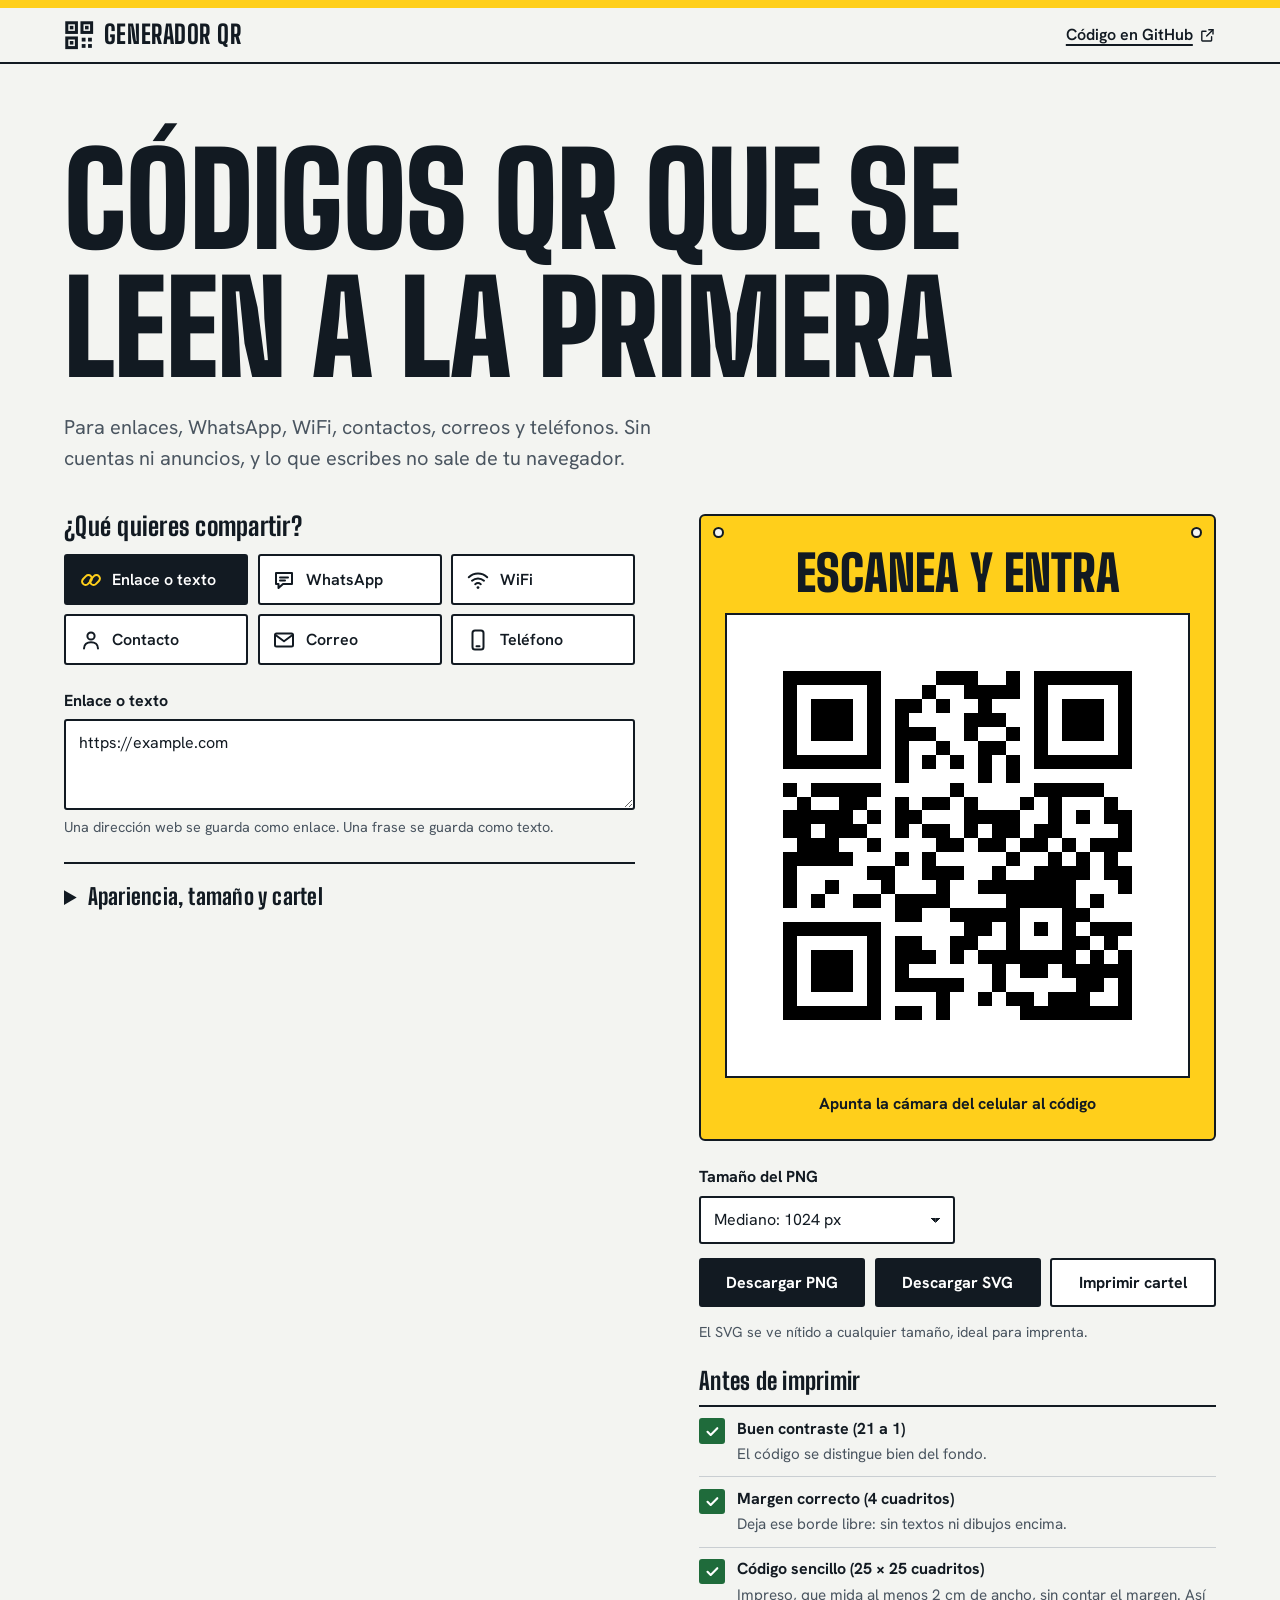
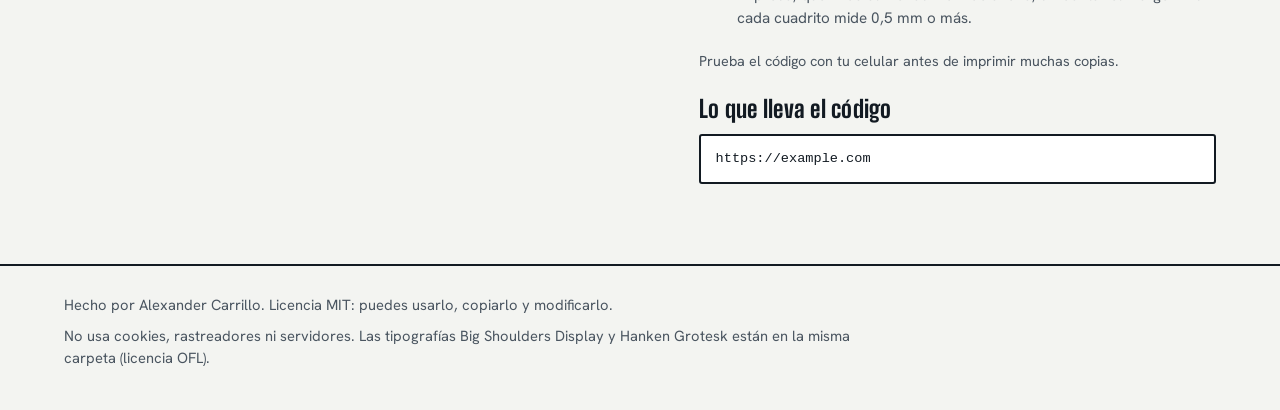
==== commit 50ff7811: "Add files via upload" ====
--- a/index.html
+++ b/index.html
@@ -1,402 +1,315 @@
 <!doctype html>
-<html lang="es-CL">
+<html lang="es">
 <head>
 <meta charset="utf-8">
-<meta name="viewport" content="width=device-width, initial-scale=1, viewport-fit=cover">
-<!-- Política de seguridad: la página solo ejecuta su propio código y no habla con ningún servidor externo.
-     "trusted-types datos-estructurados" permite una sola excepción: escribir los datos para Google desde datos.js. -->
-<meta http-equiv="Content-Security-Policy" content="default-src 'none'; script-src 'self'; style-src 'self'; img-src 'self' data:; font-src 'self'; connect-src 'none'; manifest-src 'none'; frame-src 'none'; worker-src 'none'; media-src 'none'; object-src 'none'; base-uri 'none'; form-action 'none'; require-trusted-types-for 'script'; trusted-types datos-estructurados; upgrade-insecure-requests">
-<meta name="referrer" content="strict-origin-when-cross-origin">
-
-<!-- Estas etiquetas las leen WhatsApp, Google y las redes ANTES de ejecutar cualquier programa,
-     así que hay que cambiarlas a mano al publicar el sitio real (ver README, sección "Al publicar"). -->
-<title>Casa Maqui, pastelería artesanal en Chillán</title>
-<meta name="description" content="Kuchen, tortas y dulces hechos cada mañana en Chillán. Arma tu caja y envía el pedido por WhatsApp.">
-<meta name="theme-color" content="#BEE3A6">
+<meta name="viewport" content="width=device-width, initial-scale=1">
+<meta http-equiv="Content-Security-Policy" content="default-src 'none'; script-src 'self'; style-src 'self'; img-src 'self' data:; font-src 'self'; connect-src 'none'; form-action 'none'; base-uri 'none'; object-src 'none'; require-trusted-types-for 'script'">
+<meta name="referrer" content="no-referrer">
+<title>Generador de códigos QR</title>
+<meta name="description" content="Genera códigos QR de enlaces, WhatsApp, WiFi, contactos, correos y teléfonos. Sin cuentas ni anuncios, y sin enviar nada a internet. Descarga en PNG o SVG, o imprime un cartel.">
+<meta name="theme-color" content="#ffcf1b">
 <meta property="og:type" content="website">
 <meta property="og:locale" content="es_CL">
-<meta property="og:title" content="Casa Maqui, pastelería artesanal en Chillán">
-<meta property="og:description" content="Kuchen, tortas y dulces hechos cada mañana. Pide por WhatsApp.">
-<meta property="og:image" content="assets/img/og.png">
+<meta property="og:title" content="Generador de códigos QR">
+<meta property="og:description" content="QR de enlaces, WhatsApp, WiFi y contactos. Sin cuentas, sin anuncios y sin enviar nada a internet.">
+<meta property="og:image" content="https://salvadorprogramador.github.io/generador-qr/assets/img/og.png">
 <meta name="twitter:card" content="summary_large_image">
 <link rel="icon" href="assets/img/favicon.svg" type="image/svg+xml">
 <link rel="apple-touch-icon" href="assets/img/apple-touch-icon.png">
 <link rel="stylesheet" href="assets/css/estilo.css">
-<script src="assets/js/datos.js"></script>
-<script src="assets/js/arranque.js"></script>
+<script src="assets/js/qr.js" defer></script>
+<script src="assets/js/payload.js" defer></script>
+<script src="assets/js/color.js" defer></script>
 <script src="assets/js/main.js" defer></script>
 </head>
 <body>
 
-<!-- Íconos. Los de producto se pintan con los colores del negocio; los de interfaz usan el color del texto. -->
-<svg class="sprite" aria-hidden="true" focusable="false" xmlns="http://www.w3.org/2000/svg">
-  <!-- Interfaz -->
-  <symbol id="i-mas" viewBox="0 0 24 24"><path class="u" d="M12 5v14M5 12h14"/></symbol>
-  <symbol id="i-menos" viewBox="0 0 24 24"><path class="u" d="M5 12h14"/></symbol>
-  <symbol id="i-x" viewBox="0 0 24 24"><path class="u" d="M6 6l12 12M18 6 6 18"/></symbol>
-  <symbol id="i-externo" viewBox="0 0 24 24"><path class="u" d="M14 4h6v6M20 4l-9 9M18 14v5a1 1 0 0 1-1 1H5a1 1 0 0 1-1-1V7a1 1 0 0 1 1-1h5"/></symbol>
-  <symbol id="i-chat" viewBox="0 0 24 24"><path class="u" d="M5 6.5A2.5 2.5 0 0 1 7.5 4h9A2.5 2.5 0 0 1 19 6.5v7a2.5 2.5 0 0 1-2.5 2.5H11l-4.5 4v-4A2.5 2.5 0 0 1 5 13.5z"/><path class="u" d="M9 10h.01M12 10h.01M15 10h.01"/></symbol>
-  <symbol id="i-buscar" viewBox="0 0 24 24"><circle class="u" cx="11" cy="11" r="6.5"/><path class="u" d="m16 16 4.5 4.5"/></symbol>
-  <symbol id="i-pin" viewBox="0 0 24 24"><path class="u" d="M12 21s-6.5-5.6-6.5-11a6.5 6.5 0 0 1 13 0c0 5.4-6.5 11-6.5 11z"/><circle class="u" cx="12" cy="10" r="2.3"/></symbol>
-
-  <!-- Productos (64 × 64). f1, f2 y f3 son los tres tonos; k es el contorno. -->
-  <symbol id="i-torta" viewBox="0 0 64 64">
-    <rect class="f3 k" x="5" y="51" width="54" height="8" rx="4"/>
-    <path class="f1 k" d="M10 51V39a3 3 0 0 1 3-3h38a3 3 0 0 1 3 3v12z"/>
-    <path class="f1 k" d="M18 36V26a3 3 0 0 1 3-3h22a3 3 0 0 1 3 3v10z"/>
-    <path class="f2 k" d="M18 29v-3a3 3 0 0 1 3-3h22a3 3 0 0 1 3 3v3c-2.5 0-2.5 5-5 5s-2.5-5-5-5-2.5 5-5 5-2.5-5-5-5-2.5 5-5 5-1.5-5-3-5z"/>
-    <circle class="f3 k" cx="19" cy="44" r="1.8"/><circle class="f3 k" cx="30" cy="46" r="1.8"/><circle class="f3 k" cx="43" cy="43.5" r="1.8"/><circle class="f3 k" cx="50" cy="47" r="1.8"/>
-    <circle class="f2 k" cx="32" cy="17.5" r="4.5"/>
-    <path class="n k" d="M32 13c0-3.5 2-5.5 5.5-6"/>
-  </symbol>
-  <symbol id="i-rebanada" viewBox="0 0 64 64">
-    <path class="f1 k" d="M32 56 6 22a32 32 0 0 1 52 0z"/>
-    <path class="f3 k" d="M6 22a32 32 0 0 1 52 0l-3 3.6a27 27 0 0 0-46 0z"/>
-    <circle class="f2 k" cx="23" cy="32" r="3.4"/><circle class="f2 k" cx="38" cy="30" r="3.4"/><circle class="f2 k" cx="31" cy="42" r="3.4"/>
-  </symbol>
-  <symbol id="i-cupcake" viewBox="0 0 64 64">
-    <path class="f3 k" d="M15 34h34l-4 21a3 3 0 0 1-3 2.5H22a3 3 0 0 1-3-2.5z"/>
-    <path class="n k" d="M25 38l1.6 16M32 38v16M39 38l-1.6 16"/>
-    <rect class="f1 k" x="11" y="25" width="42" height="11" rx="5.5"/>
-    <rect class="f1 k" x="16" y="16" width="32" height="11" rx="5.5"/>
-    <rect class="f1 k" x="22" y="8" width="20" height="10" rx="5"/>
-    <circle class="f2 k" cx="32" cy="7" r="3.8"/>
-    <circle class="f2" cx="20" cy="30.5" r="1.7"/><circle class="f2" cx="32" cy="31" r="1.7"/><circle class="f2" cx="44" cy="30.5" r="1.7"/>
-  </symbol>
-  <symbol id="i-galleta" viewBox="0 0 64 64">
-    <circle class="f1 k" cx="32" cy="32" r="24"/>
-    <ellipse class="f2 k" cx="23" cy="24" rx="4.2" ry="3.4" transform="rotate(-20 23 24)"/>
-    <ellipse class="f2 k" cx="41" cy="22" rx="3.6" ry="3" transform="rotate(25 41 22)"/>
-    <ellipse class="f2 k" cx="34" cy="35" rx="4.4" ry="3.5" transform="rotate(10 34 35)"/>
-    <ellipse class="f2 k" cx="21" cy="40" rx="3.4" ry="2.8" transform="rotate(30 21 40)"/>
-    <ellipse class="f2 k" cx="45" cy="40" rx="3.2" ry="2.8" transform="rotate(-25 45 40)"/>
-  </symbol>
-  <symbol id="i-pan" viewBox="0 0 64 64">
-    <path class="f1 k" d="M7 38c0-12 11-21 25-21s25 9 25 21v8a4 4 0 0 1-4 4H11a4 4 0 0 1-4-4z"/>
-    <path class="f3 k" d="M7 40v6a4 4 0 0 0 4 4h42a4 4 0 0 0 4-4v-6z"/>
-    <path class="n k" d="M20 27l5 9M31 24l5 10M42 27l4 8"/>
-  </symbol>
-  <symbol id="i-berlin" viewBox="0 0 64 64">
-    <circle class="f1 k" cx="32" cy="32" r="25"/>
-    <path class="f2 k" d="M32 12.5c4.5 0 6.2 2.6 10.2 3.2 4.6.7 8.5 3.6 9.3 8.3.6 3.8-1.5 6-.9 9.6.8 4.7-1.2 8.5-5.3 10.5-3.4 1.7-4.2 5.1-8 6.3-3.6 1.1-6.2-1.7-10-1.3-4.4.5-8.4-1.7-10.3-5.7-1.7-3.6-5-5.2-4.6-9.4.4-3.6 3.5-5.5 3.5-9.1 0-4.4 3.6-7.7 8.1-8.4 3.2-.5 5-3 8-3z"/>
-    <circle class="f3 k" cx="32" cy="32" r="7"/>
-    <path class="n k" d="M22 21l3 2M40 19l-2 3M46 33h-3M39 44l-2-3M21 40l3-1M31 16.5l1 3"/>
-  </symbol>
-  <symbol id="i-alfajor" viewBox="0 0 64 64">
-    <rect class="f1 k" x="11" y="14" width="42" height="12" rx="6"/>
-    <rect class="f2 k" x="7" y="24" width="50" height="17" rx="8.5"/>
-    <rect class="f1 k" x="11" y="39" width="42" height="12" rx="6"/>
-    <circle class="f3" cx="22" cy="19.5" r="1.7"/><circle class="f3" cx="32" cy="18.5" r="1.7"/><circle class="f3" cx="42" cy="19.5" r="1.7"/>
-    <circle class="f3" cx="14" cy="32.5" r="2"/><circle class="f3" cx="22" cy="36" r="2"/><circle class="f3" cx="32" cy="29" r="2"/><circle class="f3" cx="42" cy="36" r="2"/><circle class="f3" cx="50" cy="32.5" r="2"/>
-  </symbol>
-  <symbol id="i-taza" viewBox="0 0 64 64">
-    <path class="n k" d="M20 6c-3 4 3 6 0 11M30 4c-3 4 3 6 0 11"/>
-    <ellipse class="f3 k" cx="30" cy="55" rx="23" ry="4"/>
-    <path class="n k" d="M47 29h4a6.5 6.5 0 0 1 0 13h-5"/>
-    <path class="f1 k" d="M10 25h37v14a14 14 0 0 1-14 14h-9a14 14 0 0 1-14-14z"/>
-    <ellipse class="f2 k" cx="28.5" cy="25" rx="18.5" ry="3.4"/>
-  </symbol>
-  <symbol id="i-caja" viewBox="0 0 64 64">
-    <rect class="f3 k" x="7" y="19" width="50" height="12" rx="2.5"/>
-    <rect class="f1 k" x="10" y="31" width="44" height="26" rx="2.5"/>
-    <path class="n k" d="M32 19v38"/>
-    <path class="f2 k" d="M32 19c-8-9-14-3-8.5 1.5 3 2.4 8.5 1 8.5-1.5zM32 19c8-9 14-3 8.5 1.5-3 2.4-8.5 1-8.5-1.5z"/>
-  </symbol>
-  <symbol id="i-bolsa" viewBox="0 0 64 64">
-    <path class="n k" d="M22 27v-9a10 10 0 0 1 20 0v9"/>
-    <path class="f1 k" d="M11 24h42l3 32a3 3 0 0 1-3 3H11a3 3 0 0 1-3-3z"/>
-    <circle class="f2 k" cx="32" cy="40" r="7"/>
-  </symbol>
-  <symbol id="i-tijera" viewBox="0 0 64 64">
-    <circle class="f2 k" cx="17" cy="48" r="8"/><circle class="f2 k" cx="47" cy="48" r="8"/>
-    <path class="f1 k" d="M20 42 44 7l5 3.5-23 35z"/>
-    <path class="f1 k" d="M44 42 20 7l-5 3.5 23 35z"/>
-    <circle class="f3 k" cx="32" cy="26" r="2.6"/>
-  </symbol>
-  <symbol id="i-llave" viewBox="0 0 64 64">
-    <g transform="rotate(-45 32 32)">
-      <rect class="f1 k" x="26" y="22" width="12" height="38" rx="6"/>
-      <circle class="f1 k" cx="32" cy="17" r="12.5"/>
-      <rect class="f3 k" x="28" y="2" width="8" height="13" rx="1.5"/>
-    </g>
-  </symbol>
-  <symbol id="i-martillo" viewBox="0 0 64 64">
-    <g transform="rotate(35 32 32)">
-      <rect class="f3 k" x="27.5" y="20" width="9" height="40" rx="3"/>
-      <rect class="f1 k" x="13" y="8" width="38" height="16" rx="3"/>
-      <path class="f2 k" d="M13 11H7l-2 5 2 5h6z"/>
-    </g>
-  </symbol>
-  <symbol id="i-engranaje" viewBox="0 0 64 64">
-    <rect class="f1 k" x="27" y="6" width="10" height="52" rx="3"/>
-    <rect class="f1 k" x="27" y="6" width="10" height="52" rx="3" transform="rotate(45 32 32)"/>
-    <rect class="f1 k" x="27" y="6" width="10" height="52" rx="3" transform="rotate(90 32 32)"/>
-    <rect class="f1 k" x="27" y="6" width="10" height="52" rx="3" transform="rotate(135 32 32)"/>
-    <circle class="f1 k" cx="32" cy="32" r="18"/>
-    <circle class="f3 k" cx="32" cy="32" r="7"/>
-  </symbol>
-  <symbol id="i-estrella" viewBox="0 0 64 64">
-    <path class="f2 k" d="m32 6 7.6 16.4 17.9 2.1-13.3 12.2 3.7 17.7L32 45.6 16.1 54.4l3.7-17.7L6.5 24.5l17.9-2.1z"/>
-    <circle class="f3 k" cx="32" cy="32" r="4"/>
-  </symbol>
-  <symbol id="i-etiqueta" viewBox="0 0 64 64">
-    <path class="f1 k" d="M10 8h21l26 26-21 21a2.5 2.5 0 0 1-3.5 0L10 29z"/>
-    <circle class="f3 k" cx="21" cy="19" r="3.5"/>
-    <path class="n k" d="M21 19C14 10 18 4 26 4"/>
-  </symbol>
+<svg class="sprite" width="0" height="0" aria-hidden="true" focusable="false">
+  <defs>
+    <symbol id="i-logo" viewBox="0 0 24 24">
+      <g fill="none" stroke="currentColor" stroke-width="2.4">
+        <rect x="2.2" y="2.2" width="7.6" height="7.6"/><rect x="14.2" y="2.2" width="7.6" height="7.6"/><rect x="2.2" y="14.2" width="7.6" height="7.6"/>
+      </g>
+      <g fill="currentColor">
+        <rect x="4.6" y="4.6" width="2.8" height="2.8"/><rect x="16.6" y="4.6" width="2.8" height="2.8"/><rect x="4.6" y="16.6" width="2.8" height="2.8"/>
+        <rect x="14" y="14" width="3" height="3"/><rect x="19" y="14" width="3" height="3"/><rect x="14" y="19" width="3" height="3"/><rect x="19" y="19" width="3" height="3"/>
+      </g>
+    </symbol>
+    <symbol id="i-enlace" viewBox="0 0 24 24"><g fill="none" stroke="currentColor" stroke-width="2" stroke-linecap="round" stroke-linejoin="round">
+      <rect x="2.5" y="8.5" width="11" height="7" rx="3.5" transform="rotate(-45 8 12)"/><rect x="10.5" y="8.5" width="11" height="7" rx="3.5" transform="rotate(-45 16 12)"/></g></symbol>
+    <symbol id="i-whatsapp" viewBox="0 0 24 24"><g fill="none" stroke="currentColor" stroke-width="2" stroke-linecap="round" stroke-linejoin="round">
+      <path d="M4 5h16v11h-9l-4.5 4v-4H4z"/><path d="M8 9.5h8M8 12.5h5"/></g></symbol>
+    <symbol id="i-wifi" viewBox="0 0 24 24"><g fill="none" stroke="currentColor" stroke-width="2" stroke-linecap="round">
+      <path d="M2.8 9.2a13.5 13.5 0 0 1 18.4 0"/><path d="M6 12.7a9 9 0 0 1 12 0"/><path d="M9.2 16.2a4.5 4.5 0 0 1 5.6 0"/></g><circle cx="12" cy="19.6" r="1.4" fill="currentColor"/></symbol>
+    <symbol id="i-contacto" viewBox="0 0 24 24"><g fill="none" stroke="currentColor" stroke-width="2" stroke-linecap="round" stroke-linejoin="round">
+      <circle cx="12" cy="8" r="3.6"/><path d="M5 20.5c0-4 3-6.3 7-6.3s7 2.3 7 6.3"/></g></symbol>
+    <symbol id="i-correo" viewBox="0 0 24 24"><g fill="none" stroke="currentColor" stroke-width="2" stroke-linecap="round" stroke-linejoin="round">
+      <rect x="3" y="5.5" width="18" height="13" rx="1.5"/><path d="M3.5 7l8.5 6.2L20.5 7"/></g></symbol>
+    <symbol id="i-telefono" viewBox="0 0 24 24"><g fill="none" stroke="currentColor" stroke-width="2" stroke-linecap="round" stroke-linejoin="round">
+      <rect x="6.5" y="2.5" width="11" height="19" rx="2.5"/><path d="M10.5 18.2h3"/></g></symbol>
+    <symbol id="i-ok" viewBox="0 0 24 24"><path d="M5 12.5l4.6 4.6L19 7.4" fill="none" stroke="currentColor" stroke-width="3" stroke-linecap="round" stroke-linejoin="round"/></symbol>
+    <symbol id="i-aviso" viewBox="0 0 24 24"><g fill="none" stroke="currentColor" stroke-width="3" stroke-linecap="round"><path d="M12 5.5v8"/><path d="M12 18.5v.01"/></g></symbol>
+    <symbol id="i-mal" viewBox="0 0 24 24"><path d="M6.5 6.5l11 11M17.5 6.5l-11 11" fill="none" stroke="currentColor" stroke-width="3" stroke-linecap="round"/></symbol>
+    <symbol id="i-externo" viewBox="0 0 24 24"><g fill="none" stroke="currentColor" stroke-width="2" stroke-linecap="round" stroke-linejoin="round"><path d="M14 4h6v6"/><path d="M20 4l-9 9"/><path d="M18 14v5a1 1 0 0 1-1 1H5a1 1 0 0 1-1-1V7a1 1 0 0 1 1-1h5"/></g></symbol>
+  </defs>
 </svg>
 
 <a class="saltar" href="#principal">Saltar al contenido</a>
 
-<!-- Avisos para quien edita el sitio: solo aparecen al abrirlo en el computador, nunca en internet -->
-<aside class="avisos" id="avisos" hidden aria-label="Avisos para quien edita el sitio">
-  <p class="avisos__titulo">Avisos para ti, que editas el sitio (los visitantes no ven esto)</p>
-  <ul id="avisos-lista"></ul>
-</aside>
-
-<p class="franja-demo" id="franja-demo" hidden>Sitio de demostración, con datos inventados.</p>
-
-<!-- Pantalla de carga -->
-<div class="cargador" id="cargador" aria-hidden="true">
-  <div class="cargador__sello"><span data-campo="siglas"></span></div>
-  <p class="cargador__nombre" data-campo="nombre"></p>
-  <span class="cargador__barra"></span>
-</div>
-
-<header class="cabecera" id="cabecera">
-  <div class="cabecera__fila envoltura">
-    <a class="marca" href="#inicio" aria-label="Ir al inicio">
-      <span class="marca__sello" aria-hidden="true" data-campo="siglas"></span>
-      <span class="marca__texto">
-        <span class="marca__nombre" data-campo="nombre"></span>
-        <span class="marca__rubro" data-campo="rubro"></span>
-      </span>
-    </a>
-    <nav class="menu" id="menu" aria-label="Principal">
-      <a href="#catalogo">Catálogo</a>
-      <a href="#pedir">Cómo pedir</a>
-      <a href="#horarios">Horarios</a>
-      <a href="#ubicacion">Cómo llegar</a>
-      <a href="#preguntas">Preguntas</a>
-    </nav>
-    <a class="estado-mini" id="estado-mini" href="#horarios" data-abierto="false" aria-hidden="true" tabindex="-1">Revisando</a>
-    <button class="hamburguesa" id="hamburguesa" type="button" aria-expanded="false" aria-controls="menu" aria-label="Abrir el menú">
-      <span></span><span></span>
-    </button>
+<header class="cabecera">
+  <div class="contenedor cabecera__fila">
+    <p class="marca"><svg aria-hidden="true"><use href="#i-logo"/></svg><span>Generador QR</span></p>
+    <a class="enlace-externo" href="https://github.com/salvadorprogramador/generador-qr" target="_blank" rel="noopener noreferrer">Código en GitHub<svg aria-hidden="true"><use href="#i-externo"/></svg><span class="sr-only"> (se abre en una pestaña nueva)</span></a>
   </div>
-  <!-- Letrero de la puerta: cambia solo según el horario real -->
-  <a class="letrero" id="letrero" href="#horarios" data-abierto="false" role="status">
-    <span class="letrero__cuerdas" aria-hidden="true"></span>
-    <span class="letrero__placa">
-      <strong class="letrero__estado" id="letrero-estado">Revisando</strong>
-      <span class="letrero__detalle" id="letrero-detalle">el horario</span>
-    </span>
-  </a>
 </header>
 
-<main id="principal">
-
-  <!-- Portada -->
-  <section class="portada" id="inicio" aria-labelledby="titular">
-    <div class="envoltura portada__grilla">
-      <div class="portada__texto">
-        <h1 class="portada__titular" id="titular" data-campo="titular"></h1>
-        <p class="portada__bajada" data-campo="bajada"></p>
-        <div class="portada__acciones">
-          <a class="boton boton--acento" data-whatsapp="consulta" target="_blank" rel="noopener noreferrer" hidden>
-            <svg class="u-ico" aria-hidden="true"><use href="#i-chat"/></svg><span>Pedir por WhatsApp</span><span class="solo-lector">(se abre en otra pestaña)</span>
-          </a>
-          <a class="boton boton--contorno" href="#catalogo">Ver el catálogo</a>
-        </div>
-      </div>
-      <div class="portada__arte" id="portada-arte" aria-hidden="true">
-        <span class="disco disco--a"><svg class="ico"><use href="#i-torta"/></svg></span>
-        <span class="disco disco--b"><svg class="ico"><use href="#i-rebanada"/></svg></span>
-        <span class="disco disco--c"><svg class="ico"><use href="#i-cupcake"/></svg></span>
-      </div>
-    </div>
-    <ul class="envoltura puntos" id="puntos"></ul>
+<main id="principal" tabindex="-1">
+
+  <section class="portada contenedor">
+    <h1>Códigos QR que se leen a la primera</h1>
+    <p class="portada__bajada">Para enlaces, WhatsApp, WiFi, contactos, correos y teléfonos. Sin cuentas ni anuncios, y lo que escribes no sale de tu navegador.</p>
   </section>
 
-  <!-- Catálogo -->
-  <section class="bloque catalogo" id="catalogo" aria-labelledby="t-catalogo">
-    <div class="envoltura">
-      <div class="catalogo__cabeza">
-        <h2 class="titulo" id="t-catalogo">Catálogo</h2>
-        <p class="catalogo__nota" data-campo="notaCatalogo"></p>
-      </div>
-      <div class="herramientas" id="herramientas">
-        <div class="filtros" id="filtros" role="group" aria-label="Filtrar por categoría"></div>
-        <label class="buscador" id="buscador" hidden>
-          <span class="solo-lector">Buscar en el catálogo</span>
-          <svg class="u-ico" aria-hidden="true"><use href="#i-buscar"/></svg>
-          <input id="buscar" type="search" placeholder="Buscar un producto" maxlength="40" autocomplete="off" spellcheck="false">
-        </label>
-      </div>
-      <p class="solo-lector" id="conteo" role="status"></p>
-      <div id="lista"></div>
-      <div class="vacio" id="vacio" hidden>
-        <p>No encontramos productos con esa búsqueda. Prueba con otra palabra o pregúntanos por WhatsApp.</p>
-        <a class="boton boton--contorno" data-whatsapp="consulta" target="_blank" rel="noopener noreferrer" hidden>Preguntar por WhatsApp<span class="solo-lector"> (se abre en otra pestaña)</span></a>
-      </div>
-    </div>
-  </section>
-
-  <!-- Cómo pedir -->
-  <section class="bloque pedir" id="pedir" aria-labelledby="t-pedir">
-    <div class="envoltura">
-      <h2 class="titulo" id="t-pedir">Cómo pedir</h2>
-      <ol class="pasos" id="pasos"></ol>
-    </div>
-  </section>
-
-  <!-- Horarios y ubicación -->
-  <section class="bloque donde" id="horarios" aria-labelledby="t-horarios">
-    <div class="envoltura donde__grilla">
-      <div class="horarios">
-        <h2 class="titulo" id="t-horarios">Horarios</h2>
-        <p class="horarios__estado" id="horarios-estado"></p>
-        <table class="tabla-horario">
-          <caption class="solo-lector">Horario de atención</caption>
-          <tbody id="tabla-horario"></tbody>
-        </table>
-        <p class="horarios__nota" data-campo="notaHorario"></p>
-      </div>
-      <div class="ubicacion" id="ubicacion" tabindex="-1">
-        <h2 class="titulo" id="t-ubicacion">Cómo llegar</h2>
-        <address class="ubicacion__direccion">
-          <span class="ubicacion__linea" data-campo="direccion"></span>
-          <span class="ubicacion__ref" data-campo="referencia"></span>
-        </address>
-        <svg class="mapa" viewBox="0 0 420 270" role="img" aria-label="Dibujo esquemático de la zona; usa los botones de abajo para abrir el mapa real">
-          <rect class="mp-fondo" width="420" height="270" rx="18"/>
-          <path class="mp-rio" d="M-10 214c70-34 120 20 190-8s110-62 250-34v114H-10z"/>
-          <rect class="mp-manzana" x="22" y="22" width="86" height="64" rx="10"/>
-          <rect class="mp-manzana" x="132" y="22" width="110" height="64" rx="10"/>
-          <rect class="mp-plaza" x="266" y="22" width="132" height="64" rx="10"/>
-          <circle class="mp-arbol" cx="300" cy="54" r="10"/><circle class="mp-arbol" cx="332" cy="46" r="8"/><circle class="mp-arbol" cx="360" cy="58" r="9"/>
-          <rect class="mp-manzana" x="22" y="112" width="86" height="64" rx="10"/>
-          <rect class="mp-manzana" x="132" y="112" width="52" height="64" rx="10"/>
-          <rect class="mp-manzana mp-local" x="208" y="112" width="34" height="64" rx="10"/>
-          <rect class="mp-manzana" x="266" y="112" width="132" height="42" rx="10"/>
-          <g class="mp-pin" transform="translate(225 108)">
-            <ellipse class="mp-sombra" cx="0" cy="40" rx="15" ry="4.5"/>
-            <path class="mp-gota" d="M0 40C-4 30-20 22-20 3a20 20 0 0 1 40 0c0 19-16 27-20 37z"/>
-            <circle class="mp-ojo" cx="0" cy="3" r="7"/>
-          </g>
-        </svg>
-        <div class="ubicacion__acciones">
-          <a class="boton boton--acento" id="mapa-google" target="_blank" rel="noopener noreferrer" hidden>Abrir en Google Maps<span class="solo-lector"> (se abre en otra pestaña)</span></a>
-          <a class="boton boton--contorno" id="mapa-waze" target="_blank" rel="noopener noreferrer" hidden>Abrir en Waze<span class="solo-lector"> (se abre en otra pestaña)</span></a>
-        </div>
-      </div>
-    </div>
-  </section>
-
-  <!-- Preguntas -->
-  <section class="bloque preguntas" id="preguntas" aria-labelledby="t-preguntas">
-    <div class="envoltura preguntas__grilla">
-      <h2 class="titulo" id="t-preguntas">Preguntas frecuentes</h2>
-      <div class="preguntas__lista" id="preguntas-lista"></div>
-    </div>
-  </section>
+  <noscript>
+    <div class="contenedor"><p class="sin-js">Este generador necesita JavaScript para dibujar el código. Actívalo en tu navegador y recarga la página.</p></div>
+  </noscript>
+
+  <div class="taller contenedor">
+
+    <form class="formulario" id="formulario" novalidate autocomplete="off">
+
+      <fieldset class="tipos">
+        <legend>¿Qué quieres compartir?</legend>
+        <div class="tipos__rejilla">
+          <div class="tipo"><input class="sr-only" type="radio" name="tipo" id="tipo-enlace" value="enlace" checked><label for="tipo-enlace"><svg aria-hidden="true"><use href="#i-enlace"/></svg>Enlace o texto</label></div>
+          <div class="tipo"><input class="sr-only" type="radio" name="tipo" id="tipo-whatsapp" value="whatsapp"><label for="tipo-whatsapp"><svg aria-hidden="true"><use href="#i-whatsapp"/></svg>WhatsApp</label></div>
+          <div class="tipo"><input class="sr-only" type="radio" name="tipo" id="tipo-wifi" value="wifi"><label for="tipo-wifi"><svg aria-hidden="true"><use href="#i-wifi"/></svg>WiFi</label></div>
+          <div class="tipo"><input class="sr-only" type="radio" name="tipo" id="tipo-contacto" value="contacto"><label for="tipo-contacto"><svg aria-hidden="true"><use href="#i-contacto"/></svg>Contacto</label></div>
+          <div class="tipo"><input class="sr-only" type="radio" name="tipo" id="tipo-correo" value="correo"><label for="tipo-correo"><svg aria-hidden="true"><use href="#i-correo"/></svg>Correo</label></div>
+          <div class="tipo"><input class="sr-only" type="radio" name="tipo" id="tipo-telefono" value="telefono"><label for="tipo-telefono"><svg aria-hidden="true"><use href="#i-telefono"/></svg>Teléfono</label></div>
+        </div>
+      </fieldset>
+
+      <!-- ===== Enlace o texto ===== -->
+      <div class="grupo" id="grupo-enlace" data-tipo="enlace">
+        <div class="campo">
+          <label for="texto">Enlace o texto</label>
+          <textarea id="texto" data-campo rows="3" maxlength="2000" spellcheck="false" aria-describedby="pista-texto err-texto">https://example.com</textarea>
+          <p class="pista" id="pista-texto">Una dirección web se guarda como enlace. Una frase se guarda como texto.</p>
+          <p class="error" id="err-texto"></p>
+        </div>
+      </div>
+
+      <!-- ===== WhatsApp ===== -->
+      <div class="grupo" id="grupo-whatsapp" data-tipo="whatsapp" hidden>
+        <div class="campo">
+          <label for="wa-numero">Número de WhatsApp</label>
+          <input id="wa-numero" data-campo type="tel" inputmode="tel" autocomplete="off" maxlength="24" placeholder="+56 9 1234 5678" aria-describedby="pista-wa-numero err-wa-numero">
+          <p class="pista" id="pista-wa-numero">Con código de país. Un celular chileno de 9 dígitos recibe el +56 solo.</p>
+          <p class="error" id="err-wa-numero"></p>
+        </div>
+        <div class="campo">
+          <label for="wa-mensaje">Mensaje inicial <span class="opcional">(opcional)</span></label>
+          <textarea id="wa-mensaje" data-campo rows="3" maxlength="500" aria-describedby="pista-wa-mensaje err-wa-mensaje" placeholder="Hola, quisiera hacer un pedido"></textarea>
+          <p class="pista" id="pista-wa-mensaje">Aparece escrito cuando la persona abre el chat.</p>
+          <p class="error" id="err-wa-mensaje"></p>
+        </div>
+      </div>
+
+      <!-- ===== WiFi ===== -->
+      <div class="grupo" id="grupo-wifi" data-tipo="wifi" hidden>
+        <div class="campo">
+          <label for="wifi-nombre">Nombre de la red</label>
+          <input id="wifi-nombre" data-campo type="text" maxlength="32" autocomplete="off" spellcheck="false" aria-describedby="err-wifi-nombre">
+          <p class="error" id="err-wifi-nombre"></p>
+        </div>
+        <div class="campo">
+          <label for="wifi-seguridad">Seguridad</label>
+          <select id="wifi-seguridad" data-campo>
+            <option value="WPA" selected>WPA2 o WPA3 (lo normal)</option>
+            <option value="WEP">WEP (antiguo)</option>
+            <option value="nopass">Sin clave</option>
+          </select>
+        </div>
+        <div class="campo" id="campo-wifi-clave">
+          <label for="wifi-clave">Clave</label>
+          <input id="wifi-clave" data-campo type="password" maxlength="63" autocomplete="new-password" spellcheck="false" aria-describedby="pista-wifi-clave err-wifi-clave">
+          <p class="pista" id="pista-wifi-clave">La clave queda dentro del código. Quien lo escanee podrá conectarse sin verla.</p>
+          <p class="error" id="err-wifi-clave"></p>
+          <p class="casilla"><input type="checkbox" id="wifi-ver"><label for="wifi-ver">Mostrar la clave</label></p>
+        </div>
+        <p class="casilla"><input type="checkbox" id="wifi-oculta" data-campo><label for="wifi-oculta">La red es oculta (no aparece en la lista)</label></p>
+      </div>
+
+      <!-- ===== Contacto ===== -->
+      <div class="grupo" id="grupo-contacto" data-tipo="contacto" hidden>
+        <div class="par">
+          <div class="campo">
+            <label for="c-nombre">Nombre</label>
+            <input id="c-nombre" data-campo type="text" maxlength="60" autocomplete="off" aria-describedby="err-c-nombre">
+            <p class="error" id="err-c-nombre"></p>
+          </div>
+          <div class="campo">
+            <label for="c-apellido">Apellido</label>
+            <input id="c-apellido" data-campo type="text" maxlength="60" autocomplete="off">
+          </div>
+        </div>
+        <div class="par">
+          <div class="campo">
+            <label for="c-empresa">Empresa <span class="opcional">(opcional)</span></label>
+            <input id="c-empresa" data-campo type="text" maxlength="80" autocomplete="off">
+          </div>
+          <div class="campo">
+            <label for="c-cargo">Cargo <span class="opcional">(opcional)</span></label>
+            <input id="c-cargo" data-campo type="text" maxlength="80" autocomplete="off">
+          </div>
+        </div>
+        <div class="campo">
+          <label for="c-tel">Teléfono <span class="opcional">(opcional)</span></label>
+          <input id="c-tel" data-campo type="tel" inputmode="tel" maxlength="24" autocomplete="off" placeholder="+56 9 1234 5678" aria-describedby="err-c-tel">
+          <p class="error" id="err-c-tel"></p>
+        </div>
+        <div class="campo">
+          <label for="c-correo">Correo <span class="opcional">(opcional)</span></label>
+          <input id="c-correo" data-campo type="email" maxlength="120" autocomplete="off" spellcheck="false" aria-describedby="err-c-correo">
+          <p class="error" id="err-c-correo"></p>
+        </div>
+        <div class="campo">
+          <label for="c-web">Sitio web <span class="opcional">(opcional)</span></label>
+          <input id="c-web" data-campo type="text" inputmode="url" maxlength="200" autocomplete="off" spellcheck="false" aria-describedby="err-c-web">
+          <p class="error" id="err-c-web"></p>
+        </div>
+      </div>
+
+      <!-- ===== Correo ===== -->
+      <div class="grupo" id="grupo-correo" data-tipo="correo" hidden>
+        <div class="campo">
+          <label for="m-correo">Correo de destino</label>
+          <input id="m-correo" data-campo type="email" maxlength="120" autocomplete="off" spellcheck="false" aria-describedby="err-m-correo">
+          <p class="error" id="err-m-correo"></p>
+        </div>
+        <div class="campo">
+          <label for="m-asunto">Asunto <span class="opcional">(opcional)</span></label>
+          <input id="m-asunto" data-campo type="text" maxlength="200" autocomplete="off" aria-describedby="err-m-asunto">
+          <p class="error" id="err-m-asunto"></p>
+        </div>
+        <div class="campo">
+          <label for="m-cuerpo">Mensaje <span class="opcional">(opcional)</span></label>
+          <textarea id="m-cuerpo" data-campo rows="3" maxlength="800" aria-describedby="err-m-cuerpo"></textarea>
+          <p class="error" id="err-m-cuerpo"></p>
+        </div>
+      </div>
+
+      <!-- ===== Teléfono ===== -->
+      <div class="grupo" id="grupo-telefono" data-tipo="telefono" hidden>
+        <div class="campo">
+          <label for="t-numero">Número de teléfono</label>
+          <input id="t-numero" data-campo type="tel" inputmode="tel" maxlength="24" autocomplete="off" placeholder="+56 9 1234 5678" aria-describedby="pista-t-numero err-t-numero">
+          <p class="pista" id="pista-t-numero">Al escanear, el celular ofrece llamar a este número.</p>
+          <p class="error" id="err-t-numero"></p>
+        </div>
+      </div>
+
+      <p class="ir-al-codigo"><a href="#salida">Ver el código</a></p>
+
+      <details class="apariencia" id="apariencia">
+        <summary>Apariencia, tamaño y cartel</summary>
+        <div class="apariencia__cuerpo">
+          <div class="campo">
+            <label for="titulo">Título del cartel <span class="opcional">(opcional)</span></label>
+            <input id="titulo" type="text" maxlength="40" autocomplete="off" aria-describedby="pista-titulo">
+            <p class="pista" id="pista-titulo">Sale sobre el código, en pantalla y al imprimir.</p>
+          </div>
+          <div class="campo">
+            <label for="nivel">Corrección de errores</label>
+            <select id="nivel">
+              <option value="L">Baja (7 %): código más simple</option>
+              <option value="M" selected>Media (15 %): recomendada</option>
+              <option value="Q">Alta (25 %)</option>
+              <option value="H">Máxima (30 %): código más denso</option>
+            </select>
+            <p class="pista">Más corrección permite leerlo aunque se ensucie o se rompa un poco, pero agrega cuadritos.</p>
+          </div>
+          <div class="par">
+            <div class="campo">
+              <label for="color-codigo">Color del código</label>
+              <input id="color-codigo" type="color" value="#000000">
+            </div>
+            <div class="campo">
+              <label for="color-fondo">Color del fondo</label>
+              <input id="color-fondo" type="color" value="#ffffff">
+            </div>
+          </div>
+          <div class="campo campo--corto">
+            <label for="margen">Margen (en cuadritos)</label>
+            <input id="margen" type="number" min="0" max="10" step="1" value="4" inputmode="numeric" aria-describedby="err-margen">
+            <p class="error" id="err-margen"></p>
+          </div>
+          <p class="restablecer"><button type="button" class="boton boton--claro boton--chico" id="restablecer">Volver a los valores recomendados</button></p>
+        </div>
+      </details>
+
+    </form>
+
+    <section class="salida" id="salida" tabindex="-1" aria-label="Tu código QR">
+
+      <figure class="cartel" id="cartel">
+        <p class="cartel__titulo" id="cartel-titulo" hidden></p>
+        <div class="ficha" id="ficha">
+          <svg id="qr" class="qr" viewBox="0 0 29 29" role="img" aria-label="Código QR" hidden>
+            <rect id="qr-fondo" width="29" height="29" fill="#ffffff"/>
+            <path id="qr-trazo" d="" fill="#000000" shape-rendering="crispEdges"/>
+          </svg>
+          <div class="vacio" id="vacio">
+            <p id="vacio-texto">Completa los datos y aquí aparece tu código.</p>
+          </div>
+        </div>
+        <figcaption class="cartel__pie" id="cartel-pie">Apunta la cámara del celular al código</figcaption>
+      </figure>
+
+      <div class="acciones">
+        <div class="acciones__tamano">
+          <label for="tamano">Tamaño del PNG</label>
+          <select id="tamano">
+            <option value="512">Pequeño: 512 px</option>
+            <option value="1024" selected>Mediano: 1024 px</option>
+            <option value="2048">Grande: 2048 px</option>
+            <option value="4096">Imprenta: 4096 px</option>
+          </select>
+        </div>
+        <div class="acciones__botones">
+          <button type="button" class="boton" id="bajar-png" disabled>Descargar PNG</button>
+          <button type="button" class="boton" id="bajar-svg" disabled>Descargar SVG</button>
+          <button type="button" class="boton boton--claro" id="imprimir" disabled>Imprimir cartel</button>
+        </div>
+        <p class="pista" id="pista-descarga">El SVG se ve nítido a cualquier tamaño, ideal para imprenta.</p>
+      </div>
+
+      <section class="revision" aria-labelledby="revision-titulo">
+        <h2 id="revision-titulo">Antes de imprimir</h2>
+        <ul class="revision__lista" id="revision"></ul>
+        <p class="pista">Prueba el código con tu celular antes de imprimir muchas copias.</p>
+      </section>
+
+      <section class="contenido" aria-labelledby="contenido-titulo">
+        <h2 id="contenido-titulo">Lo que lleva el código</h2>
+        <pre class="contenido__texto" id="contenido" tabindex="0" aria-label="Texto que lleva el código">Nada todavía.</pre>
+        <p class="pista" id="aviso-tipo" hidden></p>
+      </section>
+
+    </section>
+  </div>
+
 </main>
 
-<footer class="pie" id="contacto">
-  <div class="envoltura">
-    <p class="pie__nombre" data-campo="nombre"></p>
-    <p class="pie__rubro"><span data-campo="rubro"></span>, <span data-campo="ciudad"></span></p>
-    <div class="pie__fila">
-      <a class="boton boton--acento boton--grande" data-whatsapp="consulta" target="_blank" rel="noopener noreferrer" hidden>
-        <svg class="u-ico" aria-hidden="true"><use href="#i-chat"/></svg><span>Escríbenos por WhatsApp</span><span class="solo-lector">(se abre en otra pestaña)</span>
-      </a>
-      <ul class="contactos" id="contactos"></ul>
-    </div>
-    <p class="pie__creditos" id="creditos"></p>
+<footer class="pie">
+  <div class="contenedor pie__fila">
+    <p>Hecho por Alexander Carrillo. Licencia MIT: puedes usarlo, copiarlo y modificarlo.</p>
+    <p>No usa cookies, rastreadores ni servidores. Las tipografías Big Shoulders Display y Hanken Grotesk están en la misma carpeta (licencia OFL).</p>
   </div>
 </footer>
 
-<!-- Acceso rápido a WhatsApp y resumen de la caja -->
-<a class="flotante" id="flotante" data-whatsapp="consulta" target="_blank" rel="noopener noreferrer" aria-label="Escríbenos por WhatsApp (se abre en otra pestaña)" hidden>
-  <svg class="u-ico" aria-hidden="true"><use href="#i-chat"/></svg><span>WhatsApp</span><span class="solo-lector">(se abre en otra pestaña)</span>
-</a>
-<button class="barra-caja" id="barra-caja" type="button" hidden aria-haspopup="dialog">
-  <svg class="ico barra-caja__ico" aria-hidden="true"><use href="#i-caja"/></svg>
-  <span class="barra-caja__texto"><span class="barra-caja__cant" id="barra-cant"></span><span class="barra-caja__total" id="barra-total"></span></span>
-  <span class="barra-caja__accion">Ver mi caja</span>
-</button>
-
-<!-- Caja (el pedido) -->
-<dialog class="caja" id="caja" aria-labelledby="caja-titulo">
-  <div class="caja__marco">
-    <div class="caja__cabeza">
-      <h2 id="caja-titulo">Tu caja</h2>
-      <button class="caja__cerrar" id="caja-cerrar" type="button" aria-label="Cerrar la caja"><svg class="u-ico" aria-hidden="true"><use href="#i-x"/></svg></button>
-    </div>
-    <div class="caja__cuerpo">
-      <ul class="caja__lista" id="caja-lista"></ul>
-      <p class="caja__vacia" id="caja-vacia">Tu caja está vacía. Suma productos desde el catálogo.</p>
-      <div class="caja__datos" id="caja-datos">
-        <label class="campo"><span>Tu nombre</span><input id="c-nombre" type="text" maxlength="40" autocomplete="given-name"></label>
-        <label class="campo"><span>¿Para cuándo lo necesitas?</span><input id="c-cuando" type="text" maxlength="60" placeholder="Por ejemplo: sábado a las 15:00"></label>
-        <fieldset class="campo campo--opciones" id="c-entrega"><legend>Entrega</legend></fieldset>
-      </div>
-    </div>
-    <div class="caja__pie">
-      <p class="caja__total"><span>Total</span><strong id="caja-total"></strong></p>
-      <p class="caja__nota" id="caja-nota"></p>
-      <a class="boton boton--acento boton--grande" id="caja-enviar" target="_blank" rel="noopener noreferrer"><svg class="u-ico" aria-hidden="true"><use href="#i-chat"/></svg><span>Enviar pedido por WhatsApp</span><span class="solo-lector">(se abre en otra pestaña)</span></a>
-      <button class="enlace-btn" id="caja-vaciar" type="button">Vaciar la caja</button>
-    </div>
-  </div>
-</dialog>
-
-<noscript>
-  <p class="sin-js">Este sitio necesita JavaScript para mostrar el catálogo y el horario. Actívalo en tu navegador o escríbenos por WhatsApp.</p>
-</noscript>
-
-<!-- Moldes de los elementos que se repiten -->
-<template id="t-filtro"><button class="filtro" type="button" aria-pressed="false"></button></template>
-<template id="t-grupo">
-  <section class="grupo"><h3 class="grupo__titulo"></h3><ul class="carta"></ul></section>
-</template>
-<template id="t-producto">
-  <li class="plato">
-    <div class="plato__imagen"><svg class="ico" aria-hidden="true"><use href="#i-etiqueta"/></svg></div>
-    <div class="plato__cuerpo">
-      <div class="plato__linea">
-        <h4 class="plato__nombre"></h4>
-        <span class="plato__guia" aria-hidden="true"></span>
-        <p class="plato__precio"></p>
-      </div>
-      <p class="plato__desc"></p>
-      <p class="plato__etiqueta" hidden></p>
-    </div>
-    <div class="cantidad" data-vacio="true">
-      <button class="cantidad__menos" type="button"><svg class="u-ico" aria-hidden="true"><use href="#i-menos"/></svg></button>
-      <output class="cantidad__valor">0</output>
-      <button class="cantidad__mas" type="button"><svg class="u-ico" aria-hidden="true"><use href="#i-mas"/></svg></button>
-    </div>
-  </li>
-</template>
-<template id="t-linea">
-  <li class="linea">
-    <div class="linea__info"><p class="linea__nombre"></p><p class="linea__precio"></p></div>
-    <div class="cantidad" data-vacio="false">
-      <button class="cantidad__menos" type="button"><svg class="u-ico" aria-hidden="true"><use href="#i-menos"/></svg></button>
-      <output class="cantidad__valor">1</output>
-      <button class="cantidad__mas" type="button"><svg class="u-ico" aria-hidden="true"><use href="#i-mas"/></svg></button>
-    </div>
-  </li>
-</template>
-<template id="t-punto"><li class="punto"><strong class="punto__titulo"></strong><span class="punto__texto"></span></li></template>
-<template id="t-paso"><li class="paso"><h3 class="paso__titulo"></h3><p class="paso__texto"></p></li></template>
-<template id="t-dia"><tr><th scope="row"></th><td></td></tr></template>
-<template id="t-pregunta">
-  <details class="pregunta"><summary><span class="pregunta__texto"></span><span class="pregunta__signo" aria-hidden="true"></span></summary><p class="pregunta__respuesta"></p></details>
-</template>
-<template id="t-contacto"><li><a class="contacto"><span class="contacto__rotulo"></span><span class="contacto__valor"></span></a></li></template>
-<template id="t-opcion"><label class="opcion"><input type="radio" name="entrega"><span></span></label></template>
+<div class="sr-only" id="anuncio" role="status" aria-live="polite"></div>
 
 </body>
 </html>
--- a/assets/css/estilo.css
+++ b/assets/css/estilo.css
@@ -1,448 +1,290 @@
 /* ==========================================================================
-   Sitio modelo para negocios locales
-   Los colores salen de assets/js/datos.js (los aplica arranque.js).
-   Los valores de abajo son solo el respaldo por si ese archivo falla.
+   Generador QR — estilos
+   Idea: un cartel de señalética. Amarillo de seguridad, tinta casi negra y una
+   tipografía angosta de rótulo. El cartel con el código es lo único que lleva color.
    ========================================================================== */
 
-@font-face { font-family: "Unbounded"; src: url("../fonts/unbounded-latin.woff2") format("woff2"); font-weight: 200 900; font-style: normal; font-display: swap; }
-@font-face { font-family: "Instrument Sans"; src: url("../fonts/instrument-sans-latin.woff2") format("woff2"); font-weight: 400 700; font-style: normal; font-display: swap; }
+@font-face {
+  font-family: "Big Shoulders Display";
+  src: url("../fonts/big-shoulders-display-latin.woff2") format("woff2");
+  font-weight: 100 900;
+  font-style: normal;
+  font-display: swap;
+}
+@font-face {
+  font-family: "Hanken Grotesk";
+  src: url("../fonts/hanken-grotesk-latin.woff2") format("woff2");
+  font-weight: 100 900;
+  font-style: normal;
+  font-display: swap;
+}
 
 :root {
-  --fondo: #FBF8FD;
-  --tinta: #2B1346;
-  --principal: #BEE3A6;
-  --acento: #FF5C8A;
-  --suave: #FFE08A;
-  --sobre-principal: #2B1346;
-  --sobre-acento: #2B1346;
-  --sobre-suave: #2B1346;
-  --sobre-tinta: #FBF8FD;
-  --tinta-2: #5E4C70;
-  --linea: #D9D0E1;
-
-  --f-titular: "Unbounded", "Arial Black", system-ui, sans-serif;
-  --f-texto: "Instrument Sans", system-ui, -apple-system, "Segoe UI", Roboto, sans-serif;
-
-  --ancho: 1180px;
-  --gutter: clamp(1rem, 4.5vw, 2rem);
-  --borde: 2.5px;
-  --alto-cabecera: 4.25rem;
+  --papel: #f3f4f1;
+  --blanco: #ffffff;
+  --tinta: #121a22;
+  --tinta-2: #4a5560;
+  --linea: #c9ced2;
+  --senal: #ffcf1b;
+  --alerta: #b3261e;
+  --correcto: #1f6b3b;
+
+  --rotulo: "Big Shoulders Display", "Arial Narrow", "Helvetica Neue", sans-serif;
+  --texto: "Hanken Grotesk", system-ui, -apple-system, "Segoe UI", Roboto, sans-serif;
+
+  --borde: 2px;
+  --radio: 3px;
+  --ancho: 72rem;
+  color-scheme: light;
 }
 
 *, *::before, *::after { box-sizing: border-box; }
-html { -webkit-text-size-adjust: 100%; scroll-behavior: smooth; scroll-padding-top: 5.5rem; }
+html { -webkit-text-size-adjust: 100%; }
 body {
-  margin: 0; background: var(--fondo); color: var(--tinta);
-  font-family: var(--f-texto); font-size: 1.0625rem; line-height: 1.6;
-  -webkit-font-smoothing: antialiased; text-rendering: optimizeLegibility;
-}
+  margin: 0;
+  background: var(--papel);
+  color: var(--tinta);
+  font-family: var(--texto);
+  font-size: 1rem;
+  line-height: 1.55;
+  -webkit-font-smoothing: antialiased;
+}
+h1, h2, p, ul, figure, fieldset, legend { margin: 0; padding: 0; }
+ul { list-style: none; }
+button, input, select, textarea { font: inherit; color: inherit; }
 [hidden] { display: none !important; }
-img, svg { max-width: 100%; }
-h1, h2, h3, h4, p, ul, ol, figure, dl { margin: 0; }
-ul, ol { padding: 0; }
-a { color: inherit; }
-button, input { font: inherit; color: inherit; }
-button { cursor: pointer; }
-
-.envoltura { width: min(100% - 2 * var(--gutter), var(--ancho)); margin-inline: auto; }
-.solo-lector { position: absolute; width: 1px; height: 1px; margin: -1px; padding: 0; overflow: hidden; clip: rect(0 0 0 0); white-space: nowrap; border: 0; }
+
+.contenedor { width: min(100% - 2rem, var(--ancho)); margin-inline: auto; }
+
 .sprite { position: absolute; width: 0; height: 0; overflow: hidden; }
 
-/* Íconos de producto: tres tonos y contorno */
-.f1 { fill: var(--ic1, #fff); }
-.f2 { fill: var(--ic2, #ffd); }
-.f3 { fill: var(--ic3, #eee); }
-.k { stroke: var(--tinta); stroke-width: 2.5; stroke-linejoin: round; stroke-linecap: round; }
-.n { fill: none; }
-.s2 { fill: none; stroke: var(--ic2); stroke-width: 6; stroke-linecap: round; }
-.u { fill: none; stroke: currentColor; stroke-width: 2.4; stroke-linecap: round; stroke-linejoin: round; }
-.ico { display: block; width: 100%; height: 100%; overflow: visible; }
-.u-ico { display: inline-block; flex: none; width: 1.3em; height: 1.3em; }
-
-:focus-visible { outline: 3px solid var(--tinta); outline-offset: 4px; border-radius: 6px; }
-.pie :focus-visible, .barra-caja:focus-visible, .franja-demo :focus-visible { outline-color: var(--sobre-tinta); }
-
-.saltar { position: absolute; left: 1rem; top: -4rem; z-index: 200; padding: .7rem 1rem; background: var(--tinta); color: var(--sobre-tinta); border-radius: 10px; }
+.sr-only {
+  position: absolute; width: 1px; height: 1px; margin: -1px; padding: 0;
+  overflow: hidden; clip: rect(0 0 0 0); white-space: nowrap; border: 0;
+}
+
+:focus-visible { outline: 3px solid var(--tinta); outline-offset: 3px; }
+:focus:not(:focus-visible) { outline: none; }
+main:focus, .salida:focus { outline: none; }
+
+.saltar {
+  position: absolute; left: 1rem; top: -4rem; z-index: 10;
+  background: var(--tinta); color: var(--blanco);
+  padding: .6rem 1rem; border-radius: var(--radio); text-decoration: none; font-weight: 600;
+}
 .saltar:focus { top: 1rem; }
 
-/* ---------- Avisos para quien edita ---------- */
-.avisos { position: relative; z-index: 60; padding: 1rem var(--gutter); background: #FFF4CE; color: #3A2A00; border-bottom: 3px solid #C79500; font-size: .95rem; }
-.avisos__titulo { font-weight: 700; margin-bottom: .4rem; }
-.avisos ul { margin: 0; padding-left: 1.2rem; }
-.franja-demo { padding: .45rem var(--gutter); background: var(--tinta); color: var(--sobre-tinta); text-align: center; font-size: .88rem; }
-
-/* ---------- Pantalla de carga ---------- */
-.cargador {
-  position: fixed; inset: 0; z-index: 100; display: grid; place-content: center; justify-items: center; gap: 1.2rem;
-  background: var(--principal); color: var(--sobre-principal);
-  transition: transform .85s cubic-bezier(.77, 0, .18, 1), visibility 0s .85s;
-}
-.cargador__sello {
-  display: grid; place-items: center; width: 6.75rem; height: 6.75rem; border-radius: 50%;
-  border: var(--borde) solid var(--tinta); background: var(--acento); color: var(--sobre-acento);
-  font: 800 2.3rem/1 var(--f-titular); letter-spacing: -.04em; box-shadow: 0 7px 0 var(--tinta);
-  animation: sello .8s cubic-bezier(.2, 1.5, .4, 1) both;
-}
-.cargador__nombre { font: 700 1.15rem/1.2 var(--f-titular); text-align: center; padding-inline: 1rem; animation: sube .7s .25s cubic-bezier(.2, .7, .2, 1) both; }
-.cargador__barra { position: relative; width: 9.5rem; height: 12px; border: 2px solid var(--tinta); border-radius: 99px; overflow: hidden; background: var(--fondo); }
-.cargador__barra::after { content: ""; position: absolute; inset: 0; background: var(--tinta); transform-origin: left; animation: llena 1.1s .2s cubic-bezier(.5, 0, .2, 1) both; }
-.js:not(.cargado) { overflow: hidden; }
-.cargado .cargador { transform: translateY(-100%); visibility: hidden; }
-html:not(.js) .cargador, .sin-carga .cargador, .sin-movimiento .cargador { display: none; }
-
-@keyframes sello { from { transform: scale(.4) rotate(-14deg); opacity: 0; } to { transform: none; opacity: 1; } }
-@keyframes llena { from { transform: scaleX(0); } to { transform: scaleX(1); } }
-@keyframes sube { from { opacity: 0; transform: translateY(26px); } to { opacity: 1; transform: none; } }
-@keyframes pop { from { opacity: 0; transform: scale(.55) rotate(calc(var(--giro) - 14deg)); } to { opacity: 1; transform: rotate(var(--giro)); } }
-@keyframes columpio {
-  0% { transform: rotate(16deg); } 18% { transform: rotate(-11deg); } 38% { transform: rotate(7deg); }
-  58% { transform: rotate(-4deg); } 78% { transform: rotate(2deg); } 100% { transform: rotate(0); }
-}
-
 /* ---------- Cabecera ---------- */
-.cabecera { position: sticky; top: 0; z-index: 40; background: var(--fondo); border-bottom: var(--borde) solid var(--tinta); }
-.cabecera__fila { display: flex; align-items: center; gap: 1.5rem; min-height: var(--alto-cabecera); }
-.marca { display: inline-flex; align-items: center; gap: .75rem; text-decoration: none; margin-right: auto; min-width: 0; }
-.marca__sello {
-  display: grid; place-items: center; flex: none; width: 2.7rem; height: 2.7rem; border-radius: 50%;
-  border: var(--borde) solid var(--tinta); background: var(--acento); color: var(--sobre-acento);
-  font: 800 .95rem/1 var(--f-titular); letter-spacing: -.03em;
-}
-.marca__texto { display: grid; min-width: 0; line-height: 1.15; }
-.marca__nombre { font: 800 1.02rem/1.15 var(--f-titular); letter-spacing: -.01em; overflow-wrap: anywhere; }
-.marca__rubro { font-size: .85rem; color: var(--tinta-2); }
-.menu { display: flex; align-items: center; gap: 1.6rem; }
-.menu a { text-decoration: none; font-weight: 600; padding: .4rem 0; background: linear-gradient(var(--acento), var(--acento)) 0 100% / 0 3px no-repeat; transition: background-size .2s; }
-.menu a:hover, .menu a[aria-current="true"] { background-size: 100% 3px; }
-.estado-mini {
-  display: none; align-items: center; gap: .45rem; padding: .3rem .8rem; border: 2px solid var(--tinta); border-radius: 99px;
-  background: var(--suave); color: var(--sobre-suave); font-weight: 700; font-size: .88rem; text-decoration: none; white-space: nowrap;
-}
-.estado-mini::before { content: ""; width: .6rem; height: .6rem; border-radius: 50%; background: var(--tinta); }
-.estado-mini[data-abierto="false"] { background: var(--fondo); color: var(--tinta); }
-.estado-mini[data-abierto="false"]::before { background: transparent; border: 2px solid var(--tinta); }
-.cabecera--fija .estado-mini { display: inline-flex; }
-
-.hamburguesa { display: none; width: 2.9rem; height: 2.9rem; padding: 0; border: var(--borde) solid var(--tinta); border-radius: 50%; background: var(--fondo); position: relative; }
-.hamburguesa span { position: absolute; left: 50%; width: 1.1rem; height: 2.5px; margin-left: -.55rem; background: var(--tinta); border-radius: 2px; transition: transform .2s, top .2s; }
-.hamburguesa span:first-child { top: calc(50% - 4px); }
-.hamburguesa span:last-child { top: calc(50% + 2px); }
-.hamburguesa[aria-expanded="true"] span:first-child { top: calc(50% - 1px); transform: rotate(45deg); }
-.hamburguesa[aria-expanded="true"] span:last-child { top: calc(50% - 1px); transform: rotate(-45deg); }
-
-/* Letrero de la puerta */
-.letrero {
-  position: absolute; top: 100%; right: max(var(--gutter), calc((100% - var(--ancho)) / 2)); z-index: 1;
-  display: block; width: 9.6rem; margin-top: -2px; text-align: center; text-decoration: none; transform-origin: 50% 0;
-  transition: transform .5s cubic-bezier(.6, 0, .3, 1), opacity .3s;
-}
-.letrero__cuerdas { position: relative; display: block; height: 2.2rem; }
-.letrero__cuerdas::before, .letrero__cuerdas::after {
-  content: ""; position: absolute; top: 0; left: 50%; width: 2.5px; height: 4.4rem; background: var(--tinta); transform-origin: top center;
-}
-.letrero__cuerdas::before { transform: rotate(38deg); }
-.letrero__cuerdas::after { transform: rotate(-38deg); }
-.letrero__placa {
-  position: relative; display: block; padding: .6rem .7rem .7rem; border: var(--borde) solid var(--tinta); border-radius: 14px;
-  background: var(--suave); color: var(--sobre-suave); box-shadow: 0 5px 0 var(--tinta);
-}
-.letrero[data-abierto="false"] .letrero__placa { background: var(--fondo); color: var(--tinta); }
-.letrero__estado { display: flex; align-items: center; justify-content: center; gap: .45rem; font: 800 1.08rem/1.1 var(--f-titular); }
-.letrero__estado::before { content: ""; width: .62rem; height: .62rem; border-radius: 50%; background: var(--tinta); flex: none; }
-.letrero[data-abierto="false"] .letrero__estado::before { background: transparent; border: 2px solid var(--tinta); }
-.letrero__detalle { display: block; margin-top: .25rem; font-size: .8rem; line-height: 1.25; }
-.cargado .letrero { animation: columpio 2.6s .7s cubic-bezier(.3, .6, .3, 1) backwards; }
-.cabecera--fija .letrero { transform: translateY(-140%); opacity: 0; pointer-events: none; animation: none; }
-.cabecera--abierta .letrero { opacity: 0; visibility: hidden; }
+.cabecera { border-top: .5rem solid var(--senal); border-bottom: var(--borde) solid var(--tinta); background: var(--papel); }
+.cabecera__fila { display: flex; align-items: center; justify-content: space-between; gap: 1rem; padding-block: .75rem; }
+.marca { display: flex; align-items: center; gap: .6rem; font-family: var(--rotulo); font-weight: 800; font-size: 1.6rem; letter-spacing: .02em; text-transform: uppercase; line-height: 1; }
+.marca svg { width: 1.9rem; height: 1.9rem; }
+.enlace-externo { display: inline-flex; align-items: center; gap: .4rem; color: var(--tinta); font-weight: 600; text-decoration-thickness: 2px; text-underline-offset: .25em; }
+.enlace-externo svg { width: 1.05rem; height: 1.05rem; }
+.enlace-externo:hover { text-decoration-color: var(--senal); }
+
+/* ---------- Portada ---------- */
+.portada { padding-block: clamp(2rem, 6vw, 4.5rem) clamp(1.5rem, 4vw, 2.5rem); }
+.portada h1 {
+  font-family: var(--rotulo);
+  font-weight: 900;
+  font-size: clamp(3.4rem, 11vw, 8rem);
+  line-height: 1;
+  letter-spacing: -.005em;
+  text-transform: uppercase;
+  max-width: 14ch;
+  text-wrap: balance;
+}
+.portada__bajada { margin-top: 1.25rem; max-width: 40rem; font-size: clamp(1.05rem, 2.2vw, 1.25rem); color: var(--tinta-2); }
+
+.sin-js { padding: 1rem; border: var(--borde) solid var(--tinta); background: var(--senal); font-weight: 600; margin-bottom: 1.5rem; }
+
+/* ---------- Taller: formulario + cartel ---------- */
+.taller { display: grid; gap: 2.5rem; padding-bottom: clamp(3rem, 8vw, 5rem); align-items: start; }
+@media (min-width: 62rem) {
+  .taller { grid-template-columns: minmax(0, 1.05fr) minmax(0, .95fr); gap: clamp(2.5rem, 5vw, 4.5rem); }
+  .salida { position: sticky; top: 1.25rem; }
+  .ir-al-codigo { display: none; }
+}
+
+.formulario > * + * { margin-top: 1.5rem; }
+
+.tipos { border: 0; min-width: 0; }
+.tipos legend { font-family: var(--rotulo); font-weight: 800; font-size: 1.6rem; line-height: 1; letter-spacing: .01em; margin-bottom: .9rem; }
+.tipos__rejilla { display: grid; grid-template-columns: repeat(auto-fill, minmax(9.5rem, 1fr)); gap: .6rem; }
+.tipo label {
+  display: flex; align-items: center; gap: .6rem; height: 100%;
+  padding: .7rem .8rem; background: var(--blanco);
+  border: var(--borde) solid var(--tinta); border-radius: var(--radio);
+  font-weight: 600; line-height: 1.2; cursor: pointer;
+  transition: background-color .12s, color .12s;
+}
+.tipo label svg { flex: none; width: 1.5rem; height: 1.5rem; }
+.tipo label:hover { background: var(--senal); }
+.tipo input:checked + label { background: var(--tinta); color: var(--blanco); }
+.tipo input:checked + label svg { color: var(--senal); }
+.tipo input:focus-visible + label { outline: 3px solid var(--tinta); outline-offset: 3px; }
+
+/* ---------- Campos ---------- */
+.grupo > * + * { margin-top: 1.1rem; }
+.par { display: grid; gap: 1.1rem; }
+@media (min-width: 34rem) { .par { grid-template-columns: 1fr 1fr; } }
+
+.campo > label { display: block; font-weight: 700; margin-bottom: .35rem; }
+.opcional { font-weight: 400; color: var(--tinta-2); }
+.campo input[type="text"], .campo input[type="tel"], .campo input[type="email"], .campo input[type="password"],
+.campo input[type="number"], .campo select, .campo textarea {
+  display: block; width: 100%;
+  padding: .7rem .8rem;
+  background: var(--blanco);
+  border: var(--borde) solid var(--tinta);
+  border-radius: var(--radio);
+  line-height: 1.35;
+}
+.campo textarea { resize: vertical; min-height: 5.5rem; }
+.campo select { appearance: none; padding-right: 2.4rem; background-image: linear-gradient(45deg, transparent 50%, var(--tinta) 50%), linear-gradient(135deg, var(--tinta) 50%, transparent 50%); background-position: calc(100% - 1.1rem) 52%, calc(100% - .8rem) 52%; background-size: .3rem .3rem; background-repeat: no-repeat; }
+.campo input[type="color"] { display: block; width: 100%; height: 3rem; padding: .2rem; background: var(--blanco); border: var(--borde) solid var(--tinta); border-radius: var(--radio); cursor: pointer; }
+.campo--corto { max-width: 11rem; }
+.campo input:focus-visible, .campo select:focus-visible, .campo textarea:focus-visible { outline: 3px solid var(--tinta); outline-offset: 3px; background: #fffdf0; }
+.campo [aria-invalid="true"] { border-color: var(--alerta); box-shadow: inset 0 0 0 1px var(--alerta); }
+
+.pista { margin-top: .35rem; font-size: .9rem; color: var(--tinta-2); }
+.error { margin-top: .35rem; font-size: .92rem; font-weight: 600; color: var(--alerta); }
+.error:empty { display: none; }
+
+.casilla { display: flex; align-items: center; gap: .6rem; margin-top: .6rem; }
+.casilla input { width: 1.2rem; height: 1.2rem; margin: 0; accent-color: var(--tinta); flex: none; }
+.casilla label { font-weight: 500; }
+
+.ir-al-codigo a { font-weight: 700; color: var(--tinta); text-underline-offset: .25em; text-decoration-thickness: 2px; }
+
+.apariencia { border-top: var(--borde) solid var(--tinta); padding-top: 1rem; }
+.apariencia summary { cursor: pointer; font-family: var(--rotulo); font-weight: 800; font-size: 1.4rem; line-height: 1.2; letter-spacing: .01em; padding-block: .25rem; }
+.apariencia summary:focus-visible { outline: 3px solid var(--tinta); outline-offset: 3px; }
+.apariencia__cuerpo { margin-top: 1rem; }
+.apariencia__cuerpo > * + * { margin-top: 1.1rem; }
 
 /* ---------- Botones ---------- */
 .boton {
-  display: inline-flex; align-items: center; justify-content: center; gap: .6rem; min-height: 3rem; padding: .7rem 1.4rem;
-  border: var(--borde) solid var(--tinta); border-radius: 99px; background: var(--fondo); color: var(--tinta);
-  font: 700 1rem/1.15 var(--f-texto); text-decoration: none; text-align: center;
-  box-shadow: 0 4px 0 var(--tinta); transition: transform .12s, box-shadow .12s;
-}
-.boton:hover { transform: translateY(-2px); box-shadow: 0 6px 0 var(--tinta); }
-.boton:active { transform: translateY(3px); box-shadow: 0 1px 0 var(--tinta); }
-.boton--acento { background: var(--acento); color: var(--sobre-acento); }
-.boton--contorno { background: transparent; }
-.boton--grande { min-height: 3.4rem; padding-inline: 1.8rem; font-size: 1.05rem; }
-.enlace-btn { padding: .6rem; border: 0; background: none; text-decoration: underline; text-underline-offset: 3px; font-weight: 600; color: var(--tinta-2); }
-
-/* ---------- Portada ---------- */
-.portada { position: relative; background: var(--principal); color: var(--sobre-principal); padding-top: clamp(5.5rem, 10vw, 8rem); overflow: clip; border-bottom: var(--borde) solid var(--tinta); }
-.portada__grilla { display: grid; grid-template-columns: minmax(0, 1.25fr) minmax(0, .75fr); gap: clamp(2rem, 5vw, 4.5rem); align-items: center; }
-.portada__titular {
-  font: 800 clamp(2rem, 4.7vw, 3.9rem)/1.06 var(--f-titular); letter-spacing: -.03em; text-wrap: balance; overflow-wrap: break-word; hyphens: auto;
-}
-.portada__bajada { max-width: 33rem; margin-top: 1.4rem; font-size: clamp(1.08rem, 1.6vw, 1.25rem); line-height: 1.5; }
-.portada__acciones { display: flex; flex-wrap: wrap; gap: 1rem; margin-top: 2rem; }
-.portada__arte { position: relative; width: 100%; max-width: 30rem; aspect-ratio: 1; justify-self: end; }
-.portada__foto { display: block; width: 100%; height: 100%; object-fit: cover; border: var(--borde) solid var(--tinta); border-radius: 28px; box-shadow: 0 8px 0 var(--tinta); }
-.disco {
-  position: absolute; display: grid; place-items: center; border: var(--borde) solid var(--tinta); border-radius: 50%;
-  box-shadow: 0 7px 0 var(--tinta); transform: rotate(var(--giro, 0deg));
-}
-.disco .ico { width: 66%; height: 66%; }
-.disco--a { --giro: -4deg; left: 10%; top: 14%; width: 76%; height: 76%; background: var(--acento); --ic1: var(--fondo); --ic2: var(--suave); --ic3: var(--principal); }
-.disco--b { --giro: -9deg; left: 0; bottom: 0; width: 38%; height: 38%; background: var(--suave); --ic1: var(--fondo); --ic2: var(--acento); --ic3: var(--principal); }
-.disco--c { --giro: 11deg; right: 0; top: 0; width: 33%; height: 33%; background: var(--fondo); --ic1: var(--suave); --ic2: var(--acento); --ic3: var(--principal); }
-
-.js:not(.sin-movimiento) .portada__titular, .js:not(.sin-movimiento) .portada__bajada, .js:not(.sin-movimiento) .portada__acciones,
-.js:not(.sin-movimiento) .disco, .js:not(.sin-movimiento) .portada__foto, .js:not(.sin-movimiento) .puntos { opacity: 0; }
-.cargado .portada__titular { animation: sube .85s .1s cubic-bezier(.2, .7, .2, 1) both; }
-.cargado .portada__bajada { animation: sube .85s .25s cubic-bezier(.2, .7, .2, 1) both; }
-.cargado .portada__acciones { animation: sube .85s .4s cubic-bezier(.2, .7, .2, 1) both; }
-.cargado .portada__foto { animation: sube .9s .3s cubic-bezier(.2, .7, .2, 1) both; }
-.cargado .disco--a { animation: pop .8s .3s cubic-bezier(.2, 1.3, .4, 1) both; }
-.cargado .disco--b { animation: pop .8s .5s cubic-bezier(.2, 1.3, .4, 1) both; }
-.cargado .disco--c { animation: pop .8s .65s cubic-bezier(.2, 1.3, .4, 1) both; }
-.cargado .puntos { animation: sube .85s .7s cubic-bezier(.2, .7, .2, 1) both; }
-
-.puntos { list-style: none; display: grid; grid-template-columns: repeat(3, minmax(0, 1fr)); margin-top: clamp(2.5rem, 5vw, 4.25rem); border-top: var(--borde) solid var(--tinta); }
-.punto { display: grid; gap: .2rem; align-content: start; padding: 1.2rem 1.5rem 1.6rem 0; }
-.punto + .punto { padding-left: 1.5rem; border-left: var(--borde) solid var(--tinta); }
-.punto__titulo { font: 700 1.02rem/1.25 var(--f-titular); }
-.punto__texto { font-size: 1rem; line-height: 1.45; }
-
-/* ---------- Bloques ---------- */
-.bloque { padding-block: clamp(3.5rem, 8vw, 6.5rem); }
-.titulo { font: 800 clamp(1.65rem, 3.3vw, 2.5rem)/1.1 var(--f-titular); letter-spacing: -.025em; text-wrap: balance; }
-
-/* ---------- Catálogo ---------- */
-.catalogo__cabeza { display: flex; flex-wrap: wrap; align-items: end; justify-content: space-between; gap: .75rem 3rem; }
-.catalogo__nota { max-width: 30rem; color: var(--tinta-2); }
-.herramientas { display: flex; flex-wrap: wrap; align-items: center; justify-content: space-between; gap: 1rem 1.5rem; margin-top: 2rem; }
-.filtros { display: flex; flex-wrap: wrap; gap: .6rem; }
-.filtro { min-height: 2.75rem; padding: .45rem 1.1rem; border: var(--borde) solid var(--tinta); border-radius: 99px; background: var(--fondo); font-weight: 650; font-size: .98rem; transition: background .15s; }
-.filtro:hover { background: var(--suave); color: var(--sobre-suave); }
-.filtro[aria-pressed="true"] { background: var(--tinta); color: var(--sobre-tinta); }
-.buscador { display: flex; align-items: center; gap: .6rem; min-height: 2.75rem; width: min(100%, 17rem); padding: 0 1rem; border: var(--borde) solid var(--tinta); border-radius: 99px; background: var(--fondo); }
-.buscador input { width: 100%; min-width: 0; padding: .5rem 0; border: 0; background: none; outline: none; }
-.buscador:focus-within { outline: 3px solid var(--tinta); outline-offset: 4px; }
-.buscador input::placeholder { color: var(--tinta-2); opacity: 1; }
-
-.grupo { margin-top: clamp(2.25rem, 4vw, 3.25rem); }
-.grupo__titulo { padding-bottom: .7rem; border-bottom: var(--borde) solid var(--tinta); font: 700 1.15rem/1.2 var(--f-titular); letter-spacing: -.01em; }
-.carta { list-style: none; display: grid; grid-template-columns: repeat(2, minmax(0, 1fr)); column-gap: clamp(2rem, 5vw, 4rem); }
-.plato { display: grid; grid-template-columns: auto minmax(0, 1fr) auto; gap: 1rem; align-items: start; padding: 1.25rem 0; border-bottom: 1px solid var(--linea); }
-.plato__imagen {
-  --tile: var(--suave); --ic1: var(--fondo); --ic2: var(--acento); --ic3: var(--principal);
-  display: block; width: 4.6rem; height: 4.6rem; padding: .55rem; border: var(--borde) solid var(--tinta); border-radius: 20px; background: var(--tile); overflow: hidden;
-}
-.plato__imagen img { width: calc(100% + 1.1rem); height: calc(100% + 1.1rem); margin: -.55rem; object-fit: cover; display: block; }
-.plato--c1 .plato__imagen { --tile: var(--principal); --ic1: var(--fondo); --ic2: var(--acento); --ic3: var(--suave); }
-.plato--c2 .plato__imagen { --tile: var(--acento); --ic1: var(--fondo); --ic2: var(--suave); --ic3: var(--principal); }
-.plato--c3 .plato__imagen { --tile: var(--fondo); --ic1: var(--suave); --ic2: var(--acento); --ic3: var(--principal); }
-.plato__linea { display: grid; grid-template-columns: auto minmax(1rem, 1fr) auto; align-items: baseline; gap: .55rem; }
-.plato__nombre { font: 650 1.12rem/1.3 var(--f-texto); }
-.plato__guia { align-self: end; margin-bottom: .32em; border-bottom: 2.5px dotted var(--tinta-2); }
-.plato__precio { font: 700 1rem/1.3 var(--f-titular); white-space: nowrap; }
-.plato__precio small { display: block; font: 500 .78rem/1.2 var(--f-texto); text-align: right; color: var(--tinta-2); }
-.plato__desc { margin-top: .3rem; font-size: .98rem; line-height: 1.45; color: var(--tinta-2); }
-.plato__etiqueta { display: inline-block; margin-top: .55rem; padding: .12rem .65rem; border: 2px solid var(--tinta); border-radius: 99px; background: var(--suave); color: var(--sobre-suave); font-size: .8rem; font-weight: 700; }
-.vacio { margin-top: 2.5rem; display: grid; justify-items: start; gap: 1.2rem; padding: 1.6rem; border: var(--borde) dashed var(--tinta); border-radius: 20px; }
-
-/* Selector de cantidad */
-.cantidad { display: inline-flex; align-items: center; border: var(--borde) solid var(--tinta); border-radius: 99px; background: var(--suave); color: var(--sobre-suave); }
-.cantidad button { display: grid; place-items: center; width: 2.75rem; height: 2.75rem; padding: 0; border: 0; border-radius: 50%; background: none; color: inherit; transition: transform .1s; }
-.cantidad button:active { transform: scale(.88); }
-.cantidad .u-ico { width: 1.35rem; height: 1.35rem; }
-.cantidad__valor { min-width: 1.7rem; text-align: center; font: 700 1rem/1 var(--f-titular); }
-.cantidad[data-vacio="true"] { background: var(--acento); color: var(--sobre-acento); box-shadow: 0 3px 0 var(--tinta); }
-.cantidad[data-vacio="true"] .cantidad__menos, .cantidad[data-vacio="true"] .cantidad__valor { display: none; }
-.cantidad[data-vacio="true"] .cantidad__mas:hover { transform: scale(1.1); }
-
-/* ---------- Cómo pedir ---------- */
-.pedir { background: var(--suave); color: var(--sobre-suave); }
-.pasos { list-style: none; counter-reset: paso; display: grid; grid-template-columns: repeat(3, minmax(0, 1fr)); gap: clamp(1.5rem, 4vw, 3rem); margin-top: 2.5rem; }
-.paso { position: relative; counter-increment: paso; }
-.paso::before {
-  content: counter(paso); display: grid; place-items: center; width: 3.6rem; height: 3.6rem; margin-bottom: 1.2rem; border: var(--borde) solid var(--tinta); border-radius: 50%;
-  background: var(--fondo); color: var(--tinta); font: 800 1.45rem/1 var(--f-titular); box-shadow: 0 4px 0 var(--tinta);
-}
-.paso:not(:last-child)::after { content: ""; position: absolute; top: 1.8rem; left: 4.6rem; right: calc(-1 * clamp(1.5rem, 4vw, 3rem) + .6rem); border-top: var(--borde) dashed var(--tinta); }
-.paso__titulo { font: 700 1.2rem/1.25 var(--f-titular); letter-spacing: -.01em; }
-.paso__texto { margin-top: .6rem; max-width: 22rem; }
-
-/* ---------- Horarios y ubicación ---------- */
-.donde__grilla { display: grid; grid-template-columns: minmax(0, .9fr) minmax(0, 1.1fr); gap: clamp(2.5rem, 6vw, 5rem); align-items: start; }
-.horarios__estado { margin-top: 1.1rem; font: 700 1.1rem/1.35 var(--f-titular); }
-.tabla-horario { width: 100%; margin-top: 1.4rem; border-collapse: collapse; }
-.tabla-horario tr { border-bottom: 1px solid var(--linea); }
-.tabla-horario tr:first-child { border-top: var(--borde) solid var(--tinta); }
-.tabla-horario th, .tabla-horario td { padding: .85rem .6rem; text-align: left; font-weight: 500; vertical-align: baseline; }
-.tabla-horario th { font-weight: 650; width: 9rem; }
-.tabla-horario tr.hoy { background: var(--suave); color: var(--sobre-suave); font-weight: 700; }
-.tabla-horario tr.hoy th, .tabla-horario tr.hoy td { font-weight: 700; }
-.hoy-marca { margin-left: .5rem; padding: .08rem .55rem; border: 2px solid var(--tinta); border-radius: 99px; background: var(--fondo); color: var(--tinta); font-size: .78rem; font-weight: 700; }
-.horarios__nota { margin-top: 1.1rem; color: var(--tinta-2); font-size: .98rem; }
-.ubicacion { scroll-margin-top: 6rem; }
-.ubicacion__direccion { display: grid; gap: .15rem; margin-top: 1.1rem; font-style: normal; }
-.ubicacion__linea { font: 700 1.1rem/1.35 var(--f-titular); }
-.ubicacion__ref { color: var(--tinta-2); }
-.mapa { display: block; width: 100%; height: auto; margin: 1.4rem 0; border: var(--borde) solid var(--tinta); border-radius: 20px; background: var(--fondo); }
-.mp-fondo { fill: var(--suave); }
-.mp-rio { fill: var(--tinta); opacity: .12; }
-.mp-manzana { fill: var(--fondo); stroke: var(--tinta); stroke-width: 2.5; }
-.mp-plaza { fill: var(--principal); stroke: var(--tinta); stroke-width: 2.5; }
-.mp-arbol { fill: var(--fondo); stroke: var(--tinta); stroke-width: 2.5; }
-.mp-local { fill: var(--acento); }
-.mp-sombra { fill: var(--tinta); opacity: .25; }
-.mp-gota { fill: var(--tinta); stroke: var(--fondo); stroke-width: 2.5; }
-.mp-ojo { fill: var(--fondo); }
-.ubicacion__acciones { display: flex; flex-wrap: wrap; gap: 1rem; }
-
-/* ---------- Preguntas ---------- */
-.preguntas__grilla { display: grid; grid-template-columns: minmax(0, .8fr) minmax(0, 1.2fr); gap: clamp(2rem, 5vw, 4rem); align-items: start; }
-.pregunta { border-top: var(--borde) solid var(--tinta); }
-.pregunta:last-child { border-bottom: var(--borde) solid var(--tinta); }
-.pregunta summary { display: flex; align-items: center; justify-content: space-between; gap: 1.5rem; min-height: 3.5rem; padding: 1.1rem 0; font: 700 1.08rem/1.35 var(--f-texto); cursor: pointer; list-style: none; }
-.pregunta summary::-webkit-details-marker { display: none; }
-.pregunta__signo { position: relative; flex: none; width: 2.1rem; height: 2.1rem; border: var(--borde) solid var(--tinta); border-radius: 50%; background: var(--fondo); transition: background .15s; }
-.pregunta__signo::before, .pregunta__signo::after { content: ""; position: absolute; left: 50%; top: 50%; width: .8rem; height: 2.5px; margin: -1.25px 0 0 -.4rem; background: var(--tinta); border-radius: 2px; transition: transform .2s; }
-.pregunta__signo::after { transform: rotate(90deg); }
-.pregunta[open] .pregunta__signo { background: var(--acento); }
-.pregunta[open] .pregunta__signo::after { transform: rotate(0); }
-.pregunta__respuesta { padding: 0 3.5rem 1.4rem 0; color: var(--tinta-2); max-width: 38rem; }
+  display: inline-flex; align-items: center; justify-content: center;
+  padding: .8rem 1.2rem; min-height: 3rem;
+  background: var(--tinta); color: var(--blanco);
+  border: var(--borde) solid var(--tinta); border-radius: var(--radio);
+  font-weight: 700; line-height: 1.2; cursor: pointer;
+  transition: background-color .12s, color .12s;
+}
+.boton:hover:not(:disabled) { background: var(--senal); color: var(--tinta); }
+.boton--claro { background: var(--blanco); color: var(--tinta); }
+.boton--chico { min-height: 2.5rem; padding: .5rem .9rem; font-size: .92rem; }
+.boton:disabled { opacity: .4; cursor: not-allowed; }
+
+/* ---------- Salida ---------- */
+.salida > * + * { margin-top: 1.5rem; }
+
+.cartel {
+  position: relative;
+  background: var(--senal);
+  border: var(--borde) solid var(--tinta);
+  border-radius: 6px;
+  padding: 2rem 1.5rem 1.4rem;
+}
+/* Los dos agujeros por donde se cuelga el cartel */
+.cartel::before, .cartel::after {
+  content: ""; position: absolute; top: .65rem; width: .7rem; height: .7rem;
+  border: var(--borde) solid var(--tinta); border-radius: 50%; background: var(--papel);
+}
+.cartel::before { left: .75rem; }
+.cartel::after { right: .75rem; }
+
+.cartel__titulo {
+  font-family: var(--rotulo); font-weight: 900; text-transform: uppercase;
+  font-size: clamp(2rem, 5.2vw, 3.1rem); line-height: .95; text-align: center;
+  margin: .1rem 0 1rem; text-wrap: balance; overflow-wrap: anywhere;
+}
+.ficha {
+  background: var(--blanco); border: var(--borde) solid var(--tinta);
+  aspect-ratio: 1; display: flex; align-items: center; justify-content: center;
+  overflow: hidden;
+}
+.qr { display: block; width: 100%; height: 100%; }
+.vacio { padding: 2rem; text-align: center; color: var(--tinta-2); font-weight: 600; max-width: 24rem; }
+.cartel__pie { margin-top: .9rem; text-align: center; font-weight: 700; }
+
+/* La única animación: una pasada de arriba hacia abajo, como un escáner, la primera vez */
+@media (prefers-reduced-motion: no-preference) {
+  .qr--entrada { animation: escaneo .9s steps(18, end) both; }
+}
+@keyframes escaneo {
+  from { clip-path: inset(0 0 100% 0); }
+  to { clip-path: inset(0 0 0 0); }
+}
+
+.acciones { display: grid; gap: .9rem; }
+.acciones__tamano label { display: block; font-weight: 700; margin-bottom: .35rem; }
+.acciones__tamano select {
+  display: block; width: 100%; max-width: 16rem;
+  padding: .7rem 2.4rem .7rem .8rem; background-color: var(--blanco);
+  border: var(--borde) solid var(--tinta); border-radius: var(--radio); appearance: none; line-height: 1.35;
+  background-image: linear-gradient(45deg, transparent 50%, var(--tinta) 50%), linear-gradient(135deg, var(--tinta) 50%, transparent 50%);
+  background-position: calc(100% - 1.1rem) 52%, calc(100% - .8rem) 52%; background-size: .3rem .3rem; background-repeat: no-repeat;
+}
+.acciones__tamano select:focus-visible { outline: 3px solid var(--tinta); outline-offset: 3px; }
+.acciones__botones { display: flex; flex-wrap: wrap; gap: .6rem; }
+.acciones__botones .boton { flex: 1 1 9rem; }
+.acciones .pista { margin-top: 0; }
+
+.salida h2 { font-family: var(--rotulo); font-weight: 800; font-size: 1.5rem; line-height: 1.1; letter-spacing: .01em; margin-bottom: .7rem; }
+
+.revision__lista > li { display: flex; gap: .75rem; align-items: flex-start; padding-block: .6rem; border-top: 1px solid var(--linea); }
+.revision__lista > li:first-child { border-top: var(--borde) solid var(--tinta); }
+.revision__marca { flex: none; display: grid; place-items: center; width: 1.6rem; height: 1.6rem; border-radius: 3px; margin-top: .1rem; }
+.revision__marca svg { width: 1.05rem; height: 1.05rem; }
+li[data-estado="ok"] .revision__marca { background: var(--correcto); color: var(--blanco); }
+li[data-estado="aviso"] .revision__marca { background: var(--senal); color: var(--tinta); border: 2px solid var(--tinta); }
+li[data-estado="mal"] .revision__marca { background: var(--alerta); color: var(--blanco); }
+.revision__texto { display: grid; gap: .1rem; font-size: .95rem; color: var(--tinta-2); }
+.revision__texto strong { color: var(--tinta); font-size: 1rem; }
+.revision .pista { margin-top: .6rem; }
+
+.contenido__texto {
+  margin: 0; padding: .8rem .9rem; background: var(--blanco);
+  border: var(--borde) solid var(--tinta); border-radius: var(--radio);
+  font-family: ui-monospace, "SFMono-Regular", Menlo, Consolas, monospace; font-size: .85rem; line-height: 1.5;
+  white-space: pre-wrap; overflow-wrap: anywhere; max-height: 11rem; overflow: auto;
+}
 
 /* ---------- Pie ---------- */
-.pie { background: var(--tinta); color: var(--sobre-tinta); padding: clamp(3.5rem, 8vw, 6rem) 0 2.5rem; }
-.pie__nombre { font: 800 clamp(2.4rem, 9vw, 6.6rem)/.98 var(--f-titular); letter-spacing: -.045em; overflow-wrap: anywhere; }
-.pie__rubro { margin-top: .9rem; font-size: 1.15rem; opacity: .85; }
-.pie__fila { display: grid; grid-template-columns: auto minmax(0, 1fr); gap: 2.5rem clamp(2rem, 6vw, 5rem); align-items: start; margin-top: 2.5rem; }
-.pie .boton { box-shadow: 0 4px 0 var(--sobre-tinta); border-color: var(--sobre-tinta); }
-.pie .boton:hover { box-shadow: 0 6px 0 var(--sobre-tinta); }
-.pie .boton:active { box-shadow: 0 1px 0 var(--sobre-tinta); }
-.contactos { list-style: none; display: grid; grid-template-columns: repeat(auto-fit, minmax(13rem, 1fr)); gap: 0 2rem; }
-.contacto { display: grid; gap: .1rem; padding: 1rem 0; border-top: 1px solid color-mix(in srgb, var(--sobre-tinta) 35%, transparent); text-decoration: none; }
-.contacto__rotulo { font-size: .88rem; opacity: .75; }
-.contacto__valor { font-weight: 650; font-size: 1.08rem; overflow-wrap: anywhere; }
-a[href].contacto:hover .contacto__valor { text-decoration: underline; text-underline-offset: 4px; }
-.pie__creditos { margin-top: 3rem; padding-top: 1.4rem; border-top: 1px solid color-mix(in srgb, var(--sobre-tinta) 35%, transparent); font-size: .92rem; opacity: .85; }
-.pie__creditos a { text-underline-offset: 3px; }
-
-/* ---------- Flotante y barra de caja ---------- */
-.flotante {
-  position: fixed; right: max(1rem, env(safe-area-inset-right)); bottom: max(1rem, env(safe-area-inset-bottom)); z-index: 35; display: inline-flex; align-items: center; gap: .55rem;
-  min-height: 3.2rem; padding: .6rem 1.2rem; border: var(--borde) solid var(--tinta); border-radius: 99px; background: var(--acento); color: var(--sobre-acento);
-  font-weight: 700; text-decoration: none; box-shadow: 0 4px 0 var(--tinta); transition: transform .12s, box-shadow .12s;
-}
-.flotante:hover { transform: translateY(-2px); box-shadow: 0 6px 0 var(--tinta); }
-.barra-caja {
-  position: fixed; left: 50%; bottom: max(1rem, env(safe-area-inset-bottom)); z-index: 35; display: flex; align-items: center; gap: .9rem;
-  width: min(100% - 2rem, 36rem); min-height: 3.9rem; padding: .5rem .55rem .5rem 1rem; border: var(--borde) solid var(--tinta); border-radius: 99px;
-  background: var(--tinta); color: var(--sobre-tinta); text-align: left; transform: translateX(-50%);
-  box-shadow: 0 6px 0 color-mix(in srgb, var(--tinta) 40%, transparent);
-}
-.barra-caja__ico { --ic1: var(--fondo); --ic2: var(--acento); --ic3: var(--suave); width: 2.1rem; height: 2.1rem; flex: none; }
-.barra-caja__texto { display: grid; margin-right: auto; line-height: 1.2; }
-.barra-caja__cant { font-size: .88rem; opacity: .85; }
-.barra-caja__total { font: 700 1.05rem/1.2 var(--f-titular); }
-.barra-caja__accion { padding: .75rem 1.2rem; border-radius: 99px; background: var(--acento); color: var(--sobre-acento); font-weight: 700; white-space: nowrap; }
-.barra-caja[data-pulso="true"] { animation: pulso .35s ease-out; }
-@keyframes pulso { 0% { transform: translateX(-50%) scale(1); } 40% { transform: translateX(-50%) scale(1.04); } 100% { transform: translateX(-50%) scale(1); } }
-.con-barra .portada, .con-barra .pie { scroll-margin-bottom: 5rem; }
-.con-barra .pie { padding-bottom: 6.5rem; }
-
-/* ---------- Caja (pedido) ---------- */
-html:has(dialog[open]) { overflow: hidden; }
-.caja { position: fixed; inset: 0; width: 100%; height: 100%; max-width: none; max-height: none; margin: 0; padding: 0; border: 0; background: transparent; color: var(--tinta); }
-.caja::backdrop { background: rgba(24, 10, 40, .58); }
-.caja__marco {
-  position: fixed; top: 0; right: 0; bottom: 0; display: flex; flex-direction: column; width: min(30rem, 100%);
-  background: var(--fondo); border-left: var(--borde) solid var(--tinta);
-}
-.caja[open] .caja__marco { animation: entra .3s cubic-bezier(.2, .8, .2, 1); }
-@keyframes entra { from { transform: translateX(40px); opacity: 0; } to { transform: none; opacity: 1; } }
-.caja__cabeza { display: flex; align-items: center; justify-content: space-between; gap: 1rem; padding: 1.1rem 1.25rem; border-bottom: var(--borde) solid var(--tinta); background: var(--suave); color: var(--sobre-suave); }
-.caja__cabeza h2 { font: 800 1.35rem/1.1 var(--f-titular); letter-spacing: -.02em; }
-.caja__cerrar { display: grid; place-items: center; width: 2.75rem; height: 2.75rem; padding: 0; border: var(--borde) solid var(--tinta); border-radius: 50%; background: var(--fondo); color: var(--tinta); }
-.caja__cuerpo { flex: 1; overflow-y: auto; padding: 1rem 1.25rem 1.5rem; overscroll-behavior: contain; }
-.caja__lista { list-style: none; }
-.linea { display: flex; align-items: center; justify-content: space-between; gap: 1rem; padding: .9rem 0; border-bottom: 1px solid var(--linea); }
-.linea__nombre { font-weight: 650; line-height: 1.3; }
-.linea__precio { margin-top: .15rem; font-size: .95rem; color: var(--tinta-2); }
-.caja__vacia { padding: 2rem 0; color: var(--tinta-2); }
-.caja__datos { display: grid; gap: 1rem; margin-top: 1.5rem; }
-.campo { display: grid; gap: .35rem; margin: 0; padding: 0; border: 0; min-width: 0; font-weight: 650; font-size: .98rem; }
-.campo legend { padding: 0; margin-bottom: .35rem; font-weight: 650; }
-.campo input[type="text"] { width: 100%; min-height: 2.9rem; padding: .55rem .9rem; border: var(--borde) solid var(--tinta); border-radius: 14px; background: var(--fondo); font-weight: 500; }
-.campo input[type="text"]:focus-visible { outline: 3px solid var(--tinta); outline-offset: 3px; }
-.campo input::placeholder { color: var(--tinta-2); opacity: 1; }
-.campo--opciones { display: grid; gap: .5rem; }
-.opcion { display: flex; align-items: center; gap: .7rem; min-height: 2.9rem; padding: .5rem .9rem; border: var(--borde) solid var(--tinta); border-radius: 14px; font-weight: 600; cursor: pointer; }
-.opcion input { width: 1.2rem; height: 1.2rem; margin: 0; accent-color: var(--tinta); }
-.opcion:has(input:checked) { background: var(--suave); color: var(--sobre-suave); }
-.opcion:has(input:focus-visible) { outline: 3px solid var(--tinta); outline-offset: 3px; }
-.caja__pie { display: grid; gap: .6rem; justify-items: stretch; padding: 1rem 1.25rem calc(1rem + env(safe-area-inset-bottom)); border-top: var(--borde) solid var(--tinta); background: var(--fondo); }
-.caja__total { display: flex; align-items: baseline; justify-content: space-between; font-weight: 650; }
-.caja__total strong { font: 800 1.45rem/1 var(--f-titular); }
-.caja__nota { font-size: .9rem; color: var(--tinta-2); }
-.caja__nota:empty { display: none; }
-.caja .boton[aria-disabled="true"] { opacity: .45; pointer-events: none; }
-.caja .enlace-btn { justify-self: center; }
-
-/* ---------- Sin JavaScript / página de error ---------- */
-.sin-js { margin: 0; padding: 1rem var(--gutter); background: #FFF4CE; color: #3A2A00; text-align: center; font-weight: 600; }
-.error { min-height: 100vh; display: grid; place-content: center; justify-items: start; gap: 1.2rem; padding: 2rem var(--gutter); background: var(--principal); color: var(--sobre-principal); }
-.error h1 { font: 800 clamp(2.4rem, 8vw, 5rem)/1 var(--f-titular); letter-spacing: -.04em; }
-.error p { max-width: 30rem; font-size: 1.15rem; }
-
-/* ---------- Pantallas medianas y chicas ---------- */
-@media (max-width: 62rem) {
-  .hamburguesa { display: block; }
-  .menu {
-    display: none; position: absolute; left: 0; right: 0; top: 100%; z-index: 3; flex-direction: column; align-items: stretch; gap: 0; padding: .5rem var(--gutter) 1rem;
-    background: var(--fondo); border-bottom: var(--borde) solid var(--tinta);
+.pie { border-top: var(--borde) solid var(--tinta); padding-block: 1.75rem 2.5rem; color: var(--tinta-2); font-size: .92rem; }
+.pie__fila { display: grid; gap: .5rem; }
+.pie__fila p { max-width: 52rem; }
+
+/* ---------- Teléfonos angostos ---------- */
+@media (max-width: 24rem) {
+  .marca { font-size: 1.3rem; }
+  .marca svg { width: 1.6rem; height: 1.6rem; }
+  .enlace-externo { font-size: .88rem; }
+}
+@media (max-width: 30rem) {
+  .cartel { padding: 1.9rem 1rem 1.1rem; }
+  .acciones__botones .boton { flex-basis: 100%; }
+}
+
+/* ---------- Impresión: solo el cartel ---------- */
+@media print {
+  @page { size: A4 portrait; margin: 14mm; }
+  body { background: #fff; }
+  .saltar, .cabecera, .portada, .formulario, .pie, .acciones, .revision, .contenido, noscript, .ir-al-codigo, #anuncio { display: none !important; }
+  .taller { display: block; padding: 0; width: 100%; }
+  .salida { position: static; }
+  .cartel {
+    background: #fff; border: 4pt solid #000; border-radius: 0;
+    padding: 18mm 14mm 12mm; margin: 0 auto; max-width: 170mm;
+    -webkit-print-color-adjust: exact; print-color-adjust: exact;
+    break-inside: avoid;
   }
-  .cabecera--abierta .menu { display: flex; }
-  .menu a { padding: .95rem 0; font-size: 1.1rem; border-bottom: 1px solid var(--linea); background: none; }
-  .cabecera__fila { gap: .9rem; }
-  .portada__grilla { grid-template-columns: minmax(0, 1fr); }
-  .portada__arte { max-width: 22rem; justify-self: center; margin-top: .5rem; margin-bottom: 1rem; }
-  .carta { grid-template-columns: minmax(0, 1fr); }
-  .pasos { grid-template-columns: minmax(0, 1fr); gap: 2rem; }
-  .paso { display: grid; grid-template-columns: auto minmax(0, 1fr); column-gap: 1.2rem; align-items: start; }
-  .paso::before { grid-row: span 2; margin-bottom: 0; }
-  .paso:not(:last-child)::after { display: none; }
-  .paso__texto { margin-top: .35rem; }
-  .donde__grilla, .preguntas__grilla { grid-template-columns: minmax(0, 1fr); }
-  .pie__fila { grid-template-columns: minmax(0, 1fr); }
-}
-@media (max-width: 40rem) {
-  :root { --alto-cabecera: 3.9rem; }
-  .letrero { width: 7.8rem; }
-  .letrero__cuerdas { height: 1.7rem; }
-  .letrero__cuerdas::before, .letrero__cuerdas::after { height: 3.3rem; }
-  .letrero__estado { font-size: .95rem; }
-  .letrero__detalle { font-size: .74rem; }
-  .letrero__placa { padding: .5rem .5rem .6rem; }
-  .marca__rubro { display: none; }
-  .portada { padding-top: 6.25rem; }
-  .puntos { grid-template-columns: minmax(0, 1fr); }
-  .punto, .punto + .punto { padding: 1rem 0 1.1rem; border-left: 0; }
-  .punto + .punto { border-top: 1px solid var(--tinta); }
-  .portada__acciones .boton { flex: 1 1 100%; }
-  .plato { grid-template-columns: auto minmax(0, 1fr) auto; gap: .9rem; }
-  .plato .cantidad[data-vacio="false"] { grid-column: 2 / 4; grid-row: 2; justify-self: start; }
-  .plato__linea { display: flex; flex-direction: column; gap: .1rem; }
-  .plato__guia { display: none; }
-  .plato__precio small { display: inline; margin-left: .35rem; text-align: left; }
-  .plato__imagen { width: 4rem; height: 4rem; border-radius: 17px; }
-  .flotante { width: 3.6rem; height: 3.6rem; min-height: 0; padding: 0; justify-content: center; }
-  .flotante > span { display: none; }
-  .flotante .u-ico { width: 1.6rem; height: 1.6rem; }
-  .caja__marco { top: auto; width: 100%; max-height: 92dvh; border-left: 0; border-top: var(--borde) solid var(--tinta); border-radius: 24px 24px 0 0; overflow: hidden; }
-  .caja[open] .caja__marco { animation-name: sube-hoja; }
-  .tabla-horario th { width: 7.2rem; }
-  .pregunta__respuesta { padding-right: 0; }
-  .barra-caja__accion { padding-inline: 1rem; }
-}
-@keyframes sube-hoja { from { transform: translateY(40px); opacity: 0; } to { transform: none; opacity: 1; } }
-
-@media (prefers-reduced-motion: reduce) {
-  html { scroll-behavior: auto; }
-  *, *::before, *::after { animation: none !important; transition: none !important; }
-}
-.sin-movimiento *, .sin-movimiento *::before, .sin-movimiento *::after { animation: none !important; transition: none !important; }
+  .cartel::before, .cartel::after { display: none; }
+  .cartel__titulo { color: #000; font-size: 44pt; margin-bottom: 10mm; }
+  .ficha { border: 2pt solid #000; width: 130mm; margin-inline: auto; }
+  .qr { -webkit-print-color-adjust: exact; print-color-adjust: exact; }
+  .cartel__pie { color: #000; font-size: 16pt; margin-top: 8mm; }
+}
